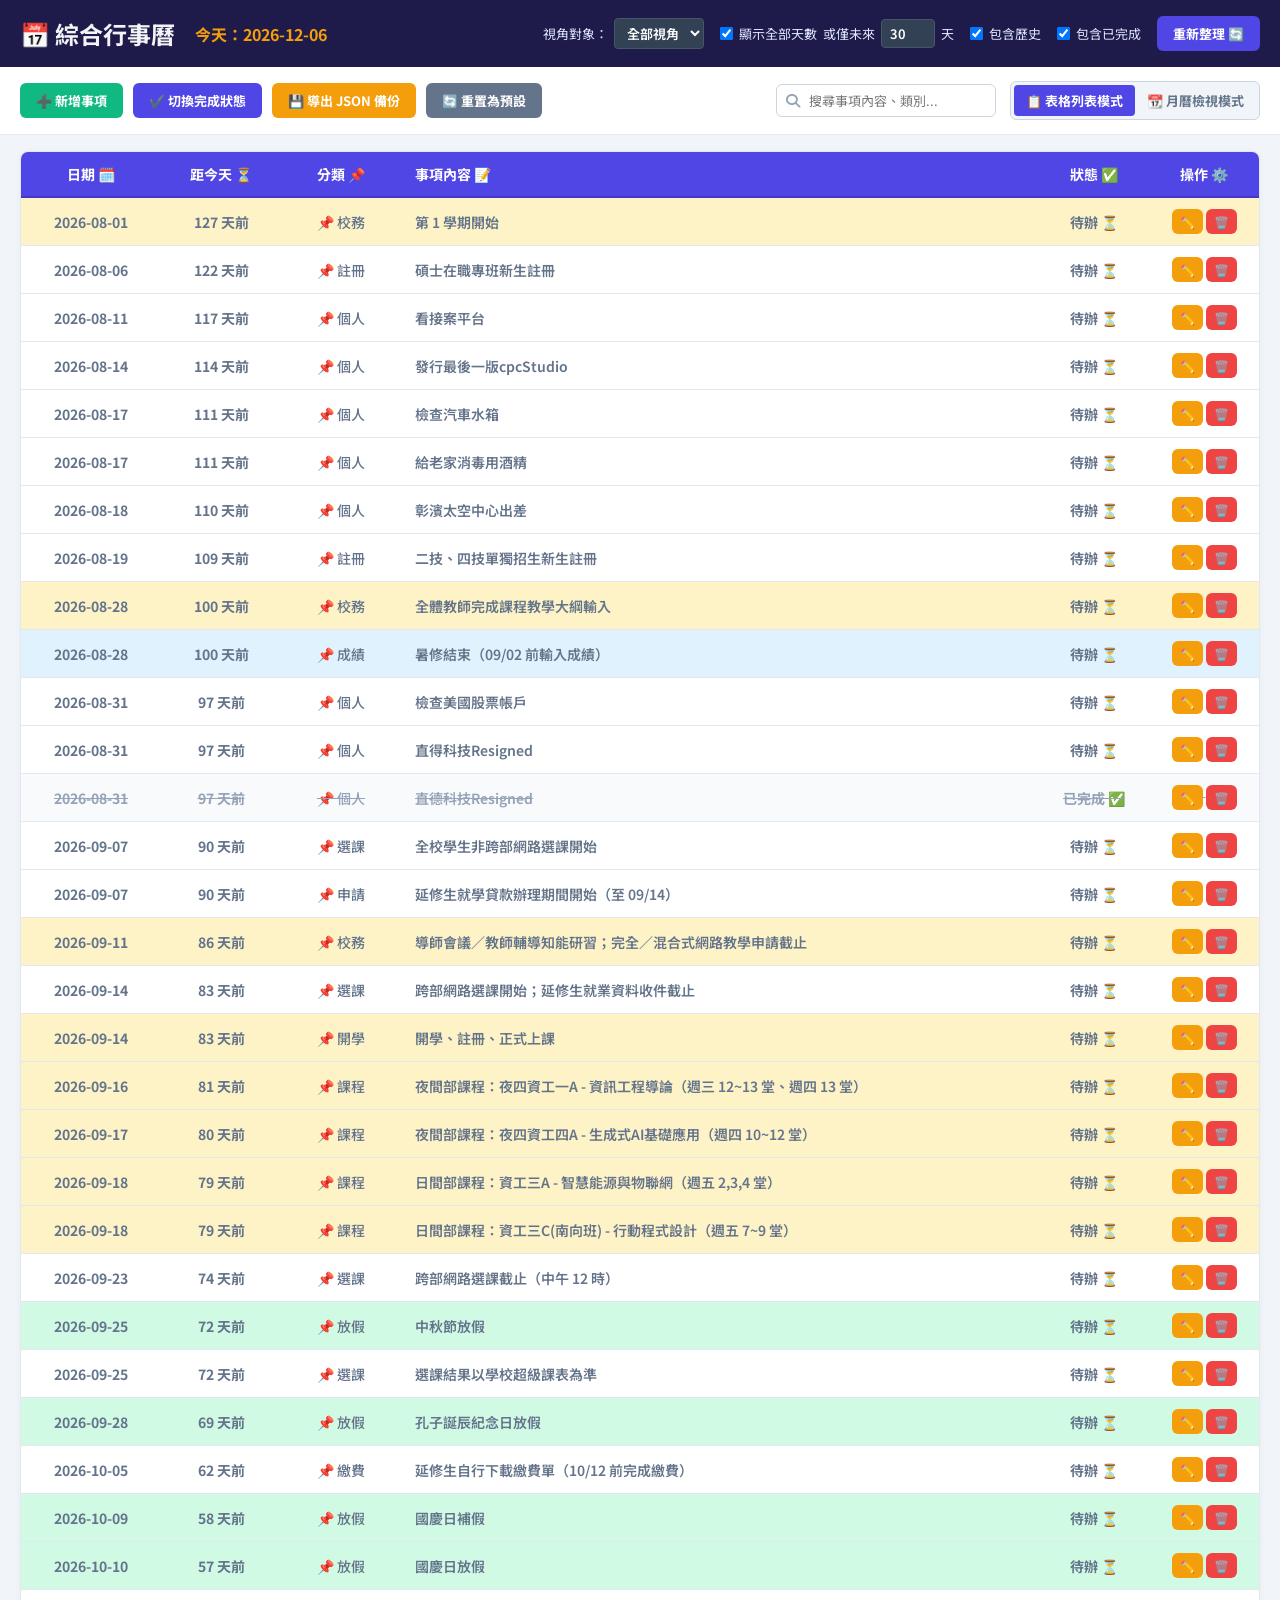
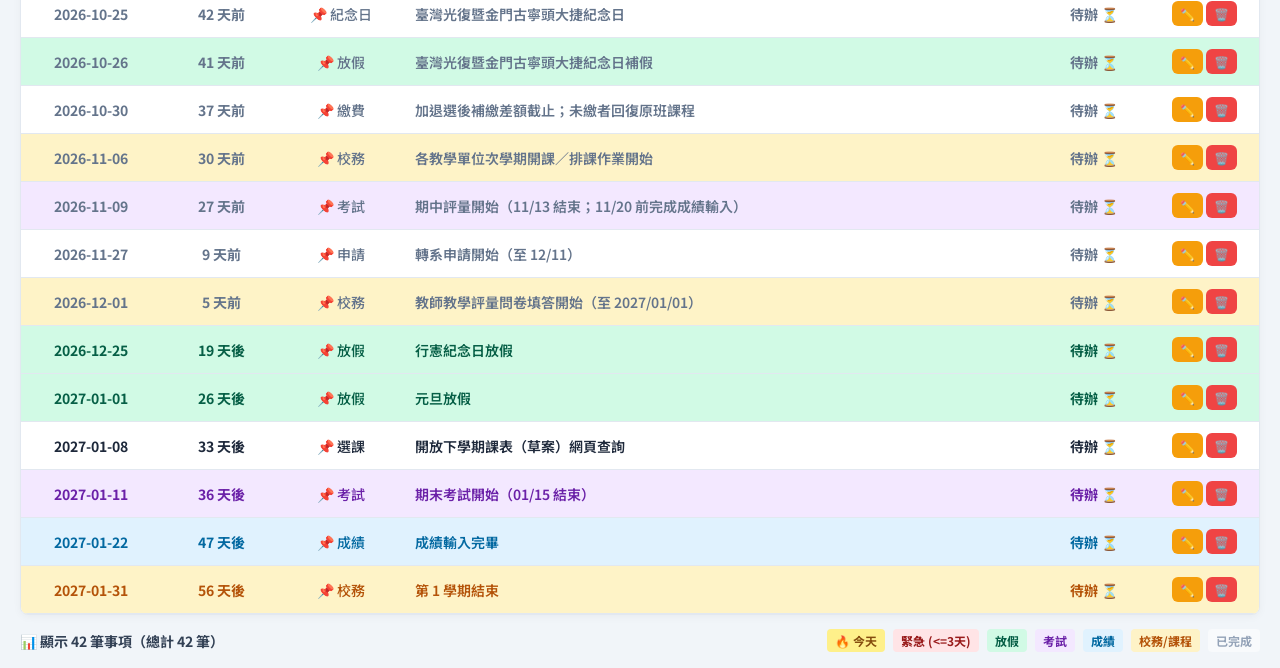
==== index.html @ e190cfb4 "Add 看接案平台 and 4 course schedule items" ====
<!DOCTYPE html>
<html lang="zh-TW">
<head>
  <meta charset="UTF-8">
  <meta name="viewport" content="width=device-width, initial-scale=1.0">
  <meta name="description" content="綜合行程在線查詢與管理系統">
  <title>綜合行事曆提醒 | Steve's Calendar</title>
  <!-- Google Fonts -->
  <link rel="preconnect" href="https://fonts.googleapis.com">
  <link rel="preconnect" href="https://fonts.gstatic.com" crossorigin>
  <link href="https://fonts.googleapis.com/css2?family=Microsoft+JhengHei+UI:wght@400;700&family=Plus+Jakarta+Sans:wght@400;600;700&family=Noto+Sans+TC:wght@400;500;700&display=swap" rel="stylesheet">
  <!-- FontAwesome Icons -->
  <link rel="stylesheet" href="https://cdnjs.cloudflare.com/ajax/libs/font-awesome/6.4.0/css/all.min.css">
  <link rel="stylesheet" href="styles.css">
</head>
<body>
  <div class="app-container">
    <!-- Header Controls Bar (Original Style) -->
    <header class="app-header">
      <div class="header-brand">
        <span class="logo-text">📅 綜合行事曆</span>
        <span class="header-today" id="header-today-text">今天：2026-08-05</span>
      </div>

      <div class="header-filters">
        <!-- Role Filter -->
        <div class="filter-item">
          <label for="role-select">視角對象：</label>
          <select id="role-select">
            <option value="教師視角">教師視角</option>
            <option value="學生視角">學生視角</option>
            <option value="全部視角" selected>全部視角</option>
          </select>
        </div>

        <!-- Days Ahead Filter -->
        <div class="filter-item">
          <label class="checkbox-label">
            <input type="checkbox" id="show-all-days-cb" checked>
            <span>顯示全部天數</span>
          </label>
          <span class="sub-label">或僅未來</span>
          <input type="number" id="days-ahead-input" value="30" min="1" max="365" style="width: 54px;">
          <span>天</span>
        </div>

        <!-- Past & Completed Filters -->
        <div class="filter-item">
          <label class="checkbox-label">
            <input type="checkbox" id="show-past-cb" checked>
            <span>包含歷史</span>
          </label>
        </div>

        <div class="filter-item">
          <label class="checkbox-label">
            <input type="checkbox" id="show-completed-cb" checked>
            <span>包含已完成</span>
          </label>
        </div>

        <button id="btn-refresh" class="btn btn-primary-indigo">
          重新整理 🔄
        </button>
      </div>
    </header>

    <!-- Sub Toolbar (Actions & Search) -->
    <div class="sub-toolbar">
      <div class="action-buttons">
        <button id="btn-add-event" class="btn btn-success">
          ➕ 新增事項
        </button>
        <button id="btn-toggle-done" class="btn btn-primary">
          ✔️ 切換完成狀態
        </button>
        <button id="btn-export-json" class="btn btn-warning">
          💾 導出 JSON 備份
        </button>
        <button id="btn-reset-default" class="btn btn-secondary">
          🔄 重置為預設
        </button>
      </div>

      <div class="toolbar-right-group">
        <!-- Search Box -->
        <div class="search-box">
          <i class="fa-solid fa-magnifying-glass search-icon"></i>
          <input type="text" id="search-input" placeholder="搜尋事項內容、類別..." />
        </div>

        <!-- View Switcher -->
        <div class="view-switcher">
          <button class="view-tab active" id="tab-list-btn">
            📋 表格列表模式
          </button>
          <button class="view-tab" id="tab-month-btn">
            📆 月曆檢視模式
          </button>
        </div>
      </div>
    </div>

    <!-- Main Content Area -->
    <main class="main-content">

      <!-- 1. Structured Table List View (Original Calendar Style) -->
      <section id="view-list-container" class="view-pane active">
        <div class="table-card">
          <table class="calendar-table">
            <thead>
              <tr>
                <th style="width: 140px; text-align: center;">日期 🗓️</th>
                <th style="width: 120px; text-align: center;">距今天 ⏳</th>
                <th style="width: 120px; text-align: center;">分類 📌</th>
                <th style="text-align: left;">事項內容 📝</th>
                <th style="width: 110px; text-align: center;">狀態 ✅</th>
                <th style="width: 110px; text-align: center;">操作 ⚙️</th>
              </tr>
            </thead>
            <tbody id="calendar-table-body">
              <!-- Dynamic Table Rows -->
            </tbody>
          </table>
        </div>

        <div class="table-footer">
          <span id="status-bar-text" class="status-text">📊 載入中...</span>
          <div class="color-legend">
            <span class="legend-badge badge-today">🔥 今天</span>
            <span class="legend-badge badge-urgent">緊急 (&lt;=3天)</span>
            <span class="legend-badge badge-holiday">放假</span>
            <span class="legend-badge badge-exam">考試</span>
            <span class="legend-badge badge-grade">成績</span>
            <span class="legend-badge badge-affairs">校務/課程</span>
            <span class="legend-badge badge-done">已完成</span>
          </div>
        </div>
      </section>

      <!-- 2. Month Calendar View -->
      <section id="view-month-container" class="view-pane">
        <div class="month-card">
          <div class="month-nav">
            <button id="prev-month-btn" class="nav-btn"><i class="fa-solid fa-chevron-left"></i> 上個月</button>
            <h2 id="current-month-label">2026年 8月</h2>
            <button id="next-month-btn" class="nav-btn">下個月 <i class="fa-solid fa-chevron-right"></i></button>
            <button id="today-month-btn" class="nav-btn btn-today">回今天</button>
          </div>
          <div class="month-grid-header">
            <div>日</div><div>一</div><div>二</div><div>三</div><div>四</div><div>五</div><div>六</div>
          </div>
          <div class="month-grid" id="month-days-grid">
            <!-- Dynamic Grid -->
          </div>
        </div>
      </section>

    </main>
  </div>

  <!-- Add / Edit Event Modal -->
  <div class="modal-overlay" id="event-modal">
    <div class="modal-dialog">
      <div class="modal-header">
        <h3 id="modal-title">➕ 新增事項</h3>
        <button class="close-btn" id="close-modal-btn">&times;</button>
      </div>
      <form id="event-form">
        <input type="hidden" id="event-id-hidden">
        <div class="form-group">
          <label for="event-date">日期 (YYYY-MM-DD) <span class="req">*</span></label>
          <input type="date" id="event-date" required />
        </div>
        <div class="form-group">
          <label for="event-title">事項內容 <span class="req">*</span></label>
          <input type="text" id="event-title" required placeholder="例如：提出實習申請、部門開會..." />
        </div>
        <div class="form-group">
          <label for="event-category">分類類別 <span class="req">*</span></label>
          <select id="event-category" required>
            <option value="個人">個人</option>
            <option value="課程">課程</option>
            <option value="考試">考試</option>
            <option value="繳費">繳費</option>
            <option value="申請">申請</option>
            <option value="放假">放假</option>
            <option value="校務">校務</option>
            <option value="成績">成績</option>
            <option value="註冊">註冊</option>
            <option value="選課">選課</option>
            <option value="其他">其他</option>
          </select>
        </div>
        <div class="modal-footer">
          <button type="button" class="btn btn-secondary" id="cancel-modal-btn">取消</button>
          <button type="submit" class="btn btn-success" id="submit-modal-btn">💾 儲存事項</button>
        </div>
      </form>
    </div>
  </div>

  <script src="script.js?v=4"></script>
</body>
</html>
---- styles.css ----
/* Original Calendar Theme Stylesheet */
:root {
  --bg-app: #F1F5F9;
  --header-bg: #1E1B4B;
  --header-text: #F3F4F6;
  --header-accent: #F59E0B;
  --header-subtext: #E0E7FF;
  
  --table-header-bg: #4F46E5;
  --table-header-active: #4338CA;
  --table-header-text: #FFFFFF;
  --table-bg: #FFFFFF;
  --table-text: #1E293B;
  --table-border: #E2E8F0;

  --btn-primary-bg: #4F46E5;
  --btn-primary-hover: #4338CA;
  --btn-success-bg: #10B981;
  --btn-success-hover: #059669;
  --btn-warning-bg: #F59E0B;
  --btn-warning-hover: #D97706;
  --btn-danger-bg: #EF4444;
  --btn-danger-hover: #DC2626;

  /* Tag Row Highlights */
  --row-today-bg: #FEF08A;
  --row-today-fg: #854D0E;
  
  --row-urgent-bg: #FFE4E6;
  --row-urgent-fg: #991B1B;

  --row-holiday-bg: #D1FAE5;
  --row-holiday-fg: #065F46;

  --row-exam-bg: #F3E8FF;
  --row-exam-fg: #6B21A8;

  --row-grade-bg: #E0F2FE;
  --row-grade-fg: #0369A1;

  --row-affairs-bg: #FEF3C7;
  --row-affairs-fg: #B45309;

  --row-done-bg: #F8FAFC;
  --row-done-fg: #94A3B8;

  --font-family: "Microsoft JhengHei UI", "Noto Sans TC", sans-serif;
}

* {
  box-sizing: border-box;
  margin: 0;
  padding: 0;
  font-family: var(--font-family);
}

body {
  background-color: var(--bg-app);
  color: var(--table-text);
  min-height: 100vh;
  font-size: 14px;
}

.app-container {
  max-width: 1300px;
  margin: 0 auto;
  min-height: 100vh;
  display: flex;
  flex-direction: column;
  box-shadow: 0 0 20px rgba(0, 0, 0, 0.05);
  background: var(--bg-app);
}

/* Header Bar */
.app-header {
  background-color: var(--header-bg);
  color: var(--header-text);
  padding: 16px 20px;
  display: flex;
  justify-content: space-between;
  align-items: center;
  flex-wrap: wrap;
  gap: 16px;
}

.header-brand {
  display: flex;
  align-items: center;
  gap: 20px;
}

.logo-text {
  font-size: 24px;
  font-weight: 700;
  color: #F3F4F6;
}

.header-today {
  font-size: 16px;
  font-weight: 700;
  color: var(--header-accent);
}

.header-filters {
  display: flex;
  align-items: center;
  gap: 16px;
  flex-wrap: wrap;
  font-size: 13px;
  color: var(--header-subtext);
}

.filter-item {
  display: flex;
  align-items: center;
  gap: 6px;
}

.filter-item select, .filter-item input[type="number"] {
  padding: 4px 8px;
  border-radius: 4px;
  border: 1px solid #475569;
  background: #334155;
  color: #FFF;
  font-size: 13px;
  font-weight: 600;
}

.checkbox-label {
  display: flex;
  align-items: center;
  gap: 6px;
  cursor: pointer;
  user-select: none;
}

/* Sub Toolbar */
.sub-toolbar {
  padding: 14px 20px;
  background: #FFFFFF;
  border-bottom: 1px solid #E2E8F0;
  display: flex;
  justify-content: space-between;
  align-items: center;
  flex-wrap: wrap;
  gap: 14px;
}

.action-buttons {
  display: flex;
  align-items: center;
  gap: 10px;
  flex-wrap: wrap;
}

/* Buttons */
.btn {
  padding: 8px 16px;
  border-radius: 6px;
  font-size: 13px;
  font-weight: 700;
  border: none;
  cursor: pointer;
  transition: all 0.15s ease;
  display: inline-flex;
  align-items: center;
  gap: 6px;
}

.btn-primary-indigo { background: #4F46E5; color: #FFF; }
.btn-primary-indigo:hover { background: #4338CA; }

.btn-primary { background: #4F46E5; color: #FFF; }
.btn-primary:hover { background: #4338CA; }

.btn-success { background: #10B981; color: #FFF; }
.btn-success:hover { background: #059669; }

.btn-warning { background: #F59E0B; color: #FFF; }
.btn-warning:hover { background: #D97706; }

.btn-danger { background: #EF4444; color: #FFF; }
.btn-danger:hover { background: #DC2626; }

.btn-secondary { background: #64748B; color: #FFF; }
.btn-secondary:hover { background: #475569; }

.btn-sm { padding: 4px 8px; font-size: 12px; }

.toolbar-right-group {
  display: flex;
  align-items: center;
  gap: 14px;
}

.search-box {
  position: relative;
}

.search-icon {
  position: absolute;
  left: 10px;
  top: 50%;
  transform: translateY(-50%);
  color: #94A3B8;
}

.search-box input {
  padding: 6px 12px 6px 32px;
  border: 1px solid #CBD5E1;
  border-radius: 6px;
  font-size: 13px;
  width: 220px;
  outline: none;
}
.search-box input:focus { border-color: #4F46E5; }

.view-switcher {
  display: flex;
  background: #F1F5F9;
  padding: 3px;
  border-radius: 6px;
  border: 1px solid #CBD5E1;
}

.view-tab {
  padding: 6px 12px;
  border: none;
  background: transparent;
  font-size: 13px;
  font-weight: 700;
  color: #64748B;
  cursor: pointer;
  border-radius: 4px;
}
.view-tab.active {
  background: #4F46E5;
  color: #FFFFFF;
}

/* Main Content Area */
.main-content {
  flex: 1;
  padding: 16px 20px;
  display: flex;
  flex-direction: column;
}

.view-pane {
  display: none;
}
.view-pane.active {
  display: flex;
  flex-direction: column;
  flex: 1;
}

/* Table Card View */
.table-card {
  background: #FFFFFF;
  border: 1px solid #E2E8F0;
  border-radius: 8px;
  overflow-x: auto;
  box-shadow: 0 2px 8px rgba(0,0,0,0.04);
  flex: 1;
}

.calendar-table {
  width: 100%;
  border-collapse: collapse;
  text-align: left;
}

.calendar-table th {
  background-color: var(--table-header-bg);
  color: var(--table-header-text);
  padding: 12px 14px;
  font-size: 14px;
  font-weight: 700;
  border-bottom: 2px solid #4338CA;
  user-select: none;
}

.calendar-table td {
  padding: 11px 14px;
  border-bottom: 1px solid #E2E8F0;
  font-size: 14px;
  font-weight: 500;
}

.calendar-table tbody tr {
  transition: background-color 0.1s ease;
  cursor: pointer;
}

.calendar-table tbody tr:hover {
  filter: brightness(0.97);
}

.calendar-table tbody tr.selected {
  background-color: #6366F1 !important;
  color: #FFFFFF !important;
}
.calendar-table tbody tr.selected td {
  color: #FFFFFF !important;
}

/* Tag colors matching Python Tkinter styles */
tr.row-today { background-color: var(--row-today-bg); color: var(--row-today-fg); font-weight: 700; }
tr.row-urgent { background-color: var(--row-urgent-bg); color: var(--row-urgent-fg); font-weight: 700; }
tr.row-holiday { background-color: var(--row-holiday-bg); color: var(--row-holiday-fg); }
tr.row-exam { background-color: var(--row-exam-bg); color: var(--row-exam-fg); }
tr.row-grade { background-color: var(--row-grade-bg); color: var(--row-grade-fg); }
tr.row-affairs { background-color: var(--row-affairs-bg); color: var(--row-affairs-fg); }
tr.row-done { background-color: var(--row-done-bg); color: var(--row-done-fg); text-decoration: line-through; }
tr.row-past { color: #64748B; }

.table-footer {
  display: flex;
  justify-content: space-between;
  align-items: center;
  margin-top: 14px;
  flex-wrap: wrap;
  gap: 12px;
}

.status-text {
  font-size: 14px;
  font-weight: 700;
  color: #334155;
}

.color-legend {
  display: flex;
  gap: 8px;
  flex-wrap: wrap;
}

.legend-badge {
  padding: 3px 8px;
  border-radius: 4px;
  font-size: 12px;
  font-weight: 700;
}
.badge-today { background: var(--row-today-bg); color: var(--row-today-fg); }
.badge-urgent { background: var(--row-urgent-bg); color: var(--row-urgent-fg); }
.badge-holiday { background: var(--row-holiday-bg); color: var(--row-holiday-fg); }
.badge-exam { background: var(--row-exam-bg); color: var(--row-exam-fg); }
.badge-grade { background: var(--row-grade-bg); color: var(--row-grade-fg); }
.badge-affairs { background: var(--row-affairs-bg); color: var(--row-affairs-fg); }
.badge-done { background: var(--row-done-bg); color: var(--row-done-fg); }

/* Month Calendar View */
.month-card {
  background: #FFFFFF;
  border: 1px solid #E2E8F0;
  border-radius: 8px;
  padding: 16px;
  box-shadow: 0 2px 8px rgba(0,0,0,0.04);
}

.month-nav {
  display: flex;
  align-items: center;
  gap: 16px;
  margin-bottom: 16px;
}

.nav-btn {
  padding: 6px 14px;
  border-radius: 6px;
  border: 1px solid #CBD5E1;
  background: #F8FAFC;
  font-size: 13px;
  font-weight: 700;
  cursor: pointer;
}
.nav-btn:hover { background: #E2E8F0; }
.btn-today { background: #4F46E5; color: #FFF; border-color: #4F46E5; }

.month-grid-header {
  display: grid;
  grid-template-columns: repeat(7, 1fr);
  text-align: center;
  font-weight: 700;
  background: #4F46E5;
  color: #FFF;
  padding: 8px 0;
  border-radius: 6px 6px 0 0;
}

.month-grid {
  display: grid;
  grid-template-columns: repeat(7, 1fr);
  gap: 1px;
  background: #CBD5E1;
  border: 1px solid #CBD5E1;
}

.grid-cell {
  background: #FFF;
  min-height: 100px;
  padding: 6px;
  display: flex;
  flex-direction: column;
  gap: 4px;
}
.grid-cell.other-month { background: #F8FAFC; color: #94A3B8; }
.grid-cell.is-today { background: #FEF08A; }

.cell-num { font-weight: 700; font-size: 13px; }

.cell-item {
  font-size: 11px;
  padding: 2px 4px;
  border-radius: 3px;
  background: #E0E7FF;
  color: #3730A3;
  white-space: nowrap;
  overflow: hidden;
  text-overflow: ellipsis;
  font-weight: 600;
}
.cell-item.done { text-decoration: line-through; opacity: 0.6; }

/* Modal */
.modal-overlay {
  display: none;
  position: fixed;
  top: 0; left: 0; right: 0; bottom: 0;
  background: rgba(15, 23, 42, 0.6);
  z-index: 999;
  align-items: center;
  justify-content: center;
}
.modal-overlay.active { display: flex; }

.modal-dialog {
  background: #FFF;
  border-radius: 8px;
  width: 100%;
  max-width: 480px;
  padding: 20px;
  box-shadow: 0 10px 25px rgba(0,0,0,0.2);
}

.modal-header {
  display: flex;
  justify-content: space-between;
  align-items: center;
  margin-bottom: 16px;
}
.modal-header h3 { font-size: 18px; font-weight: 700; color: #1E293B; }
.close-btn { background: none; border: none; font-size: 24px; cursor: pointer; color: #64748B; }

.form-group {
  margin-bottom: 14px;
  display: flex;
  flex-direction: column;
  gap: 4px;
}
.form-group label { font-size: 13px; font-weight: 700; color: #334155; }
.req { color: #EF4444; }

.form-group input, .form-group select {
  padding: 8px 12px;
  border: 1px solid #CBD5E1;
  border-radius: 6px;
  font-size: 14px;
}

.modal-footer {
  display: flex;
  justify-content: flex-end;
  gap: 10px;
  margin-top: 20px;
}
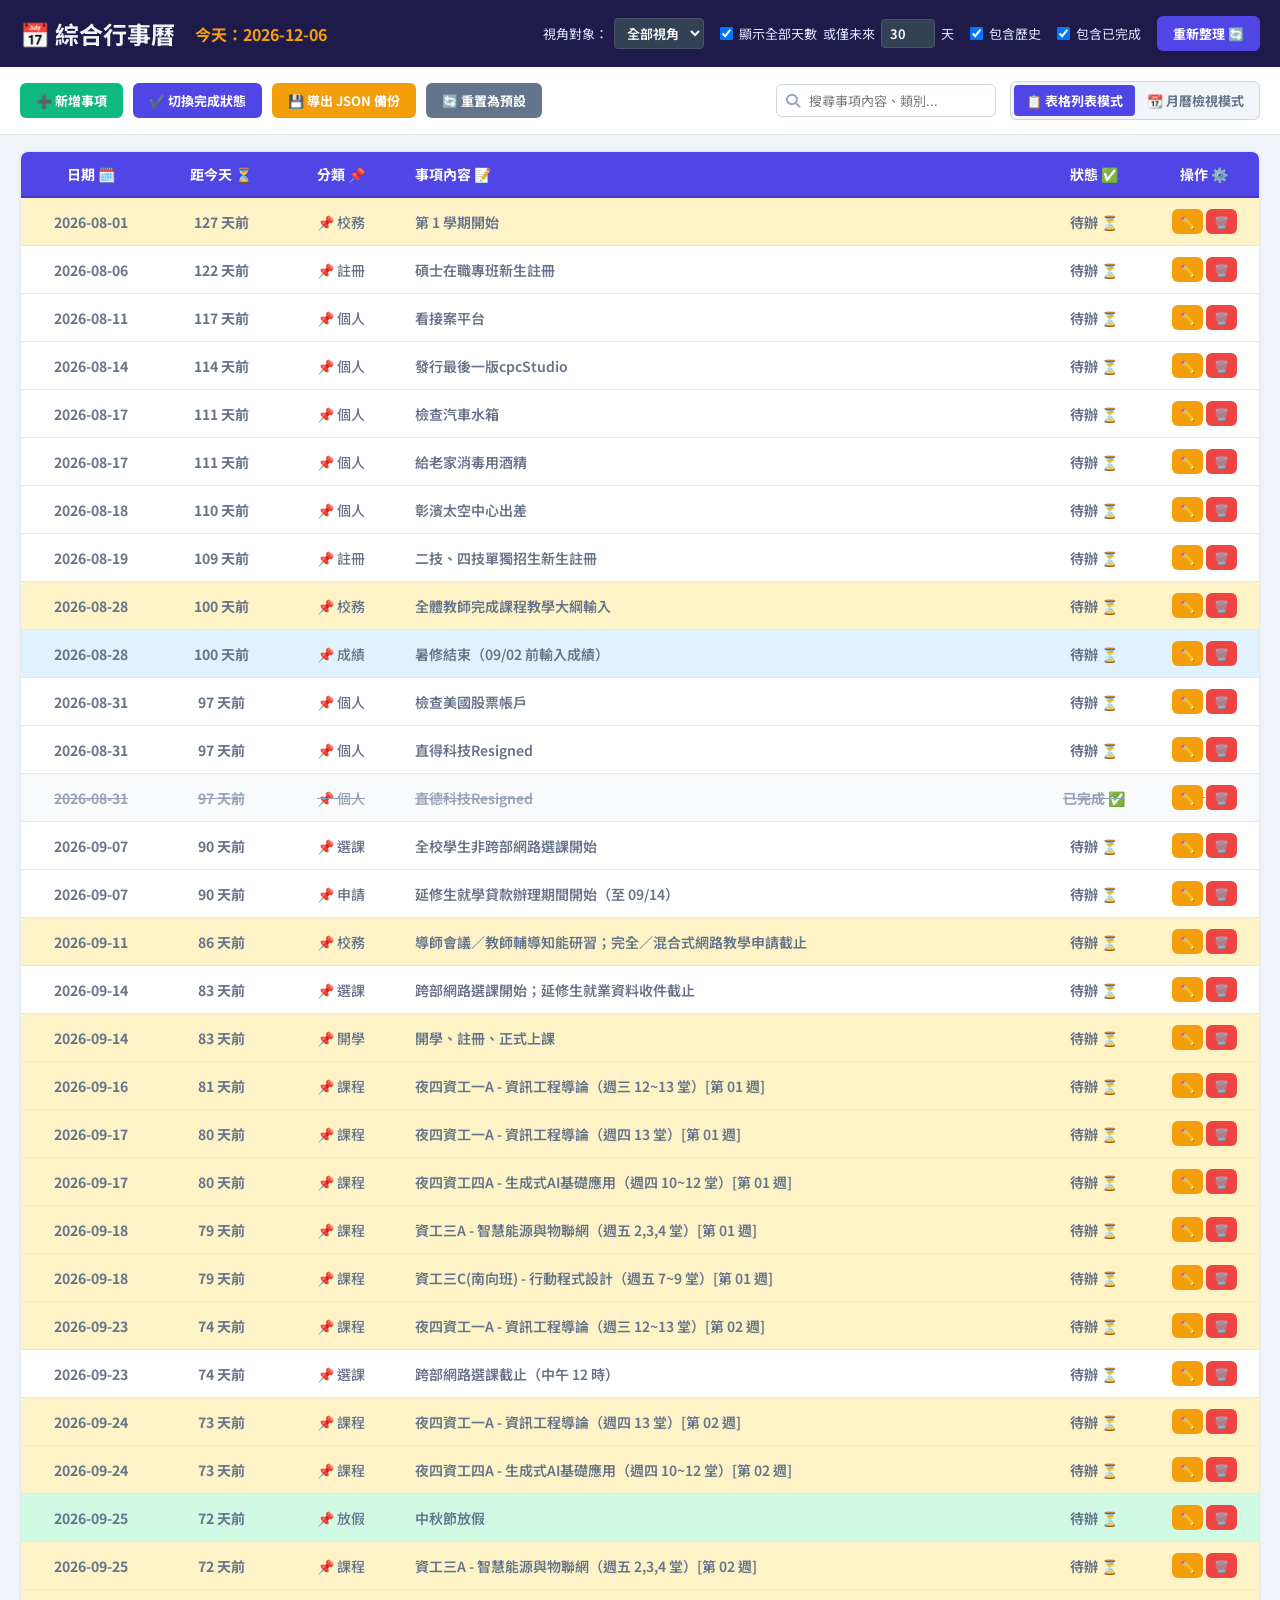
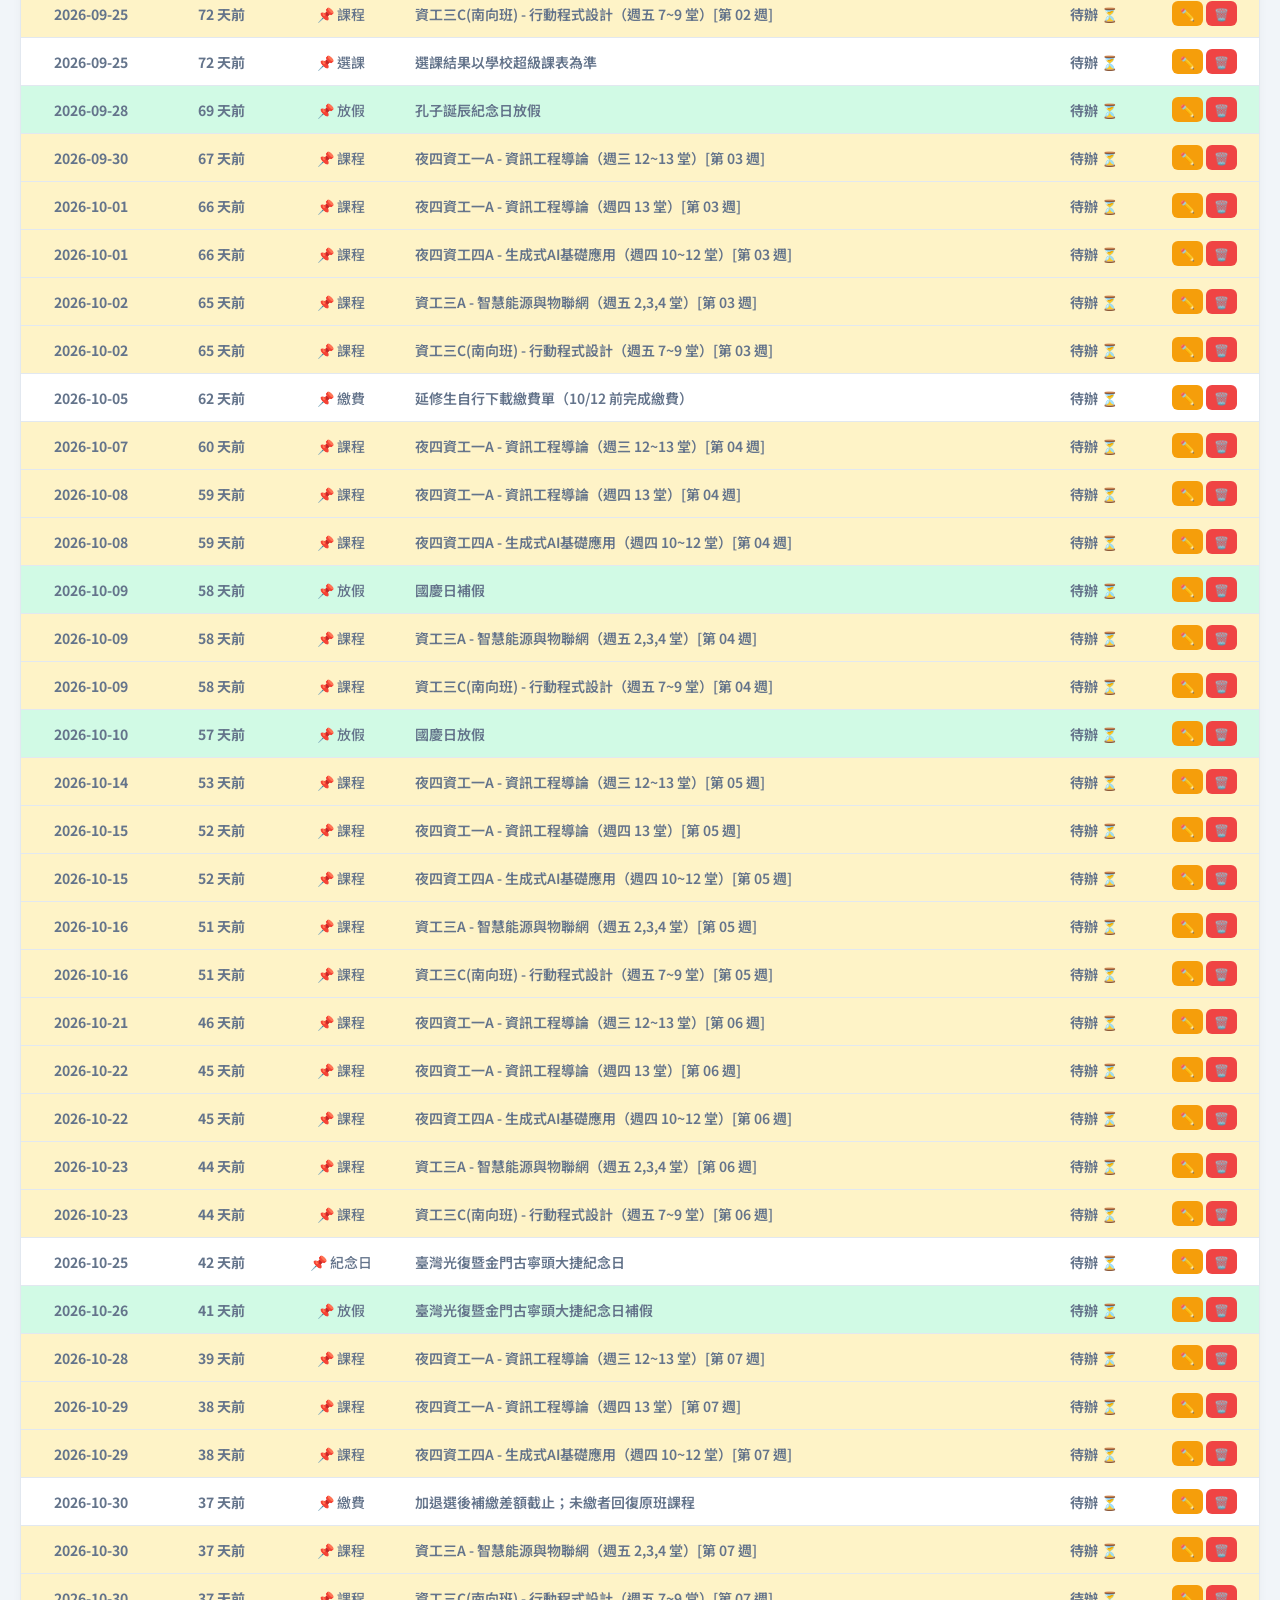
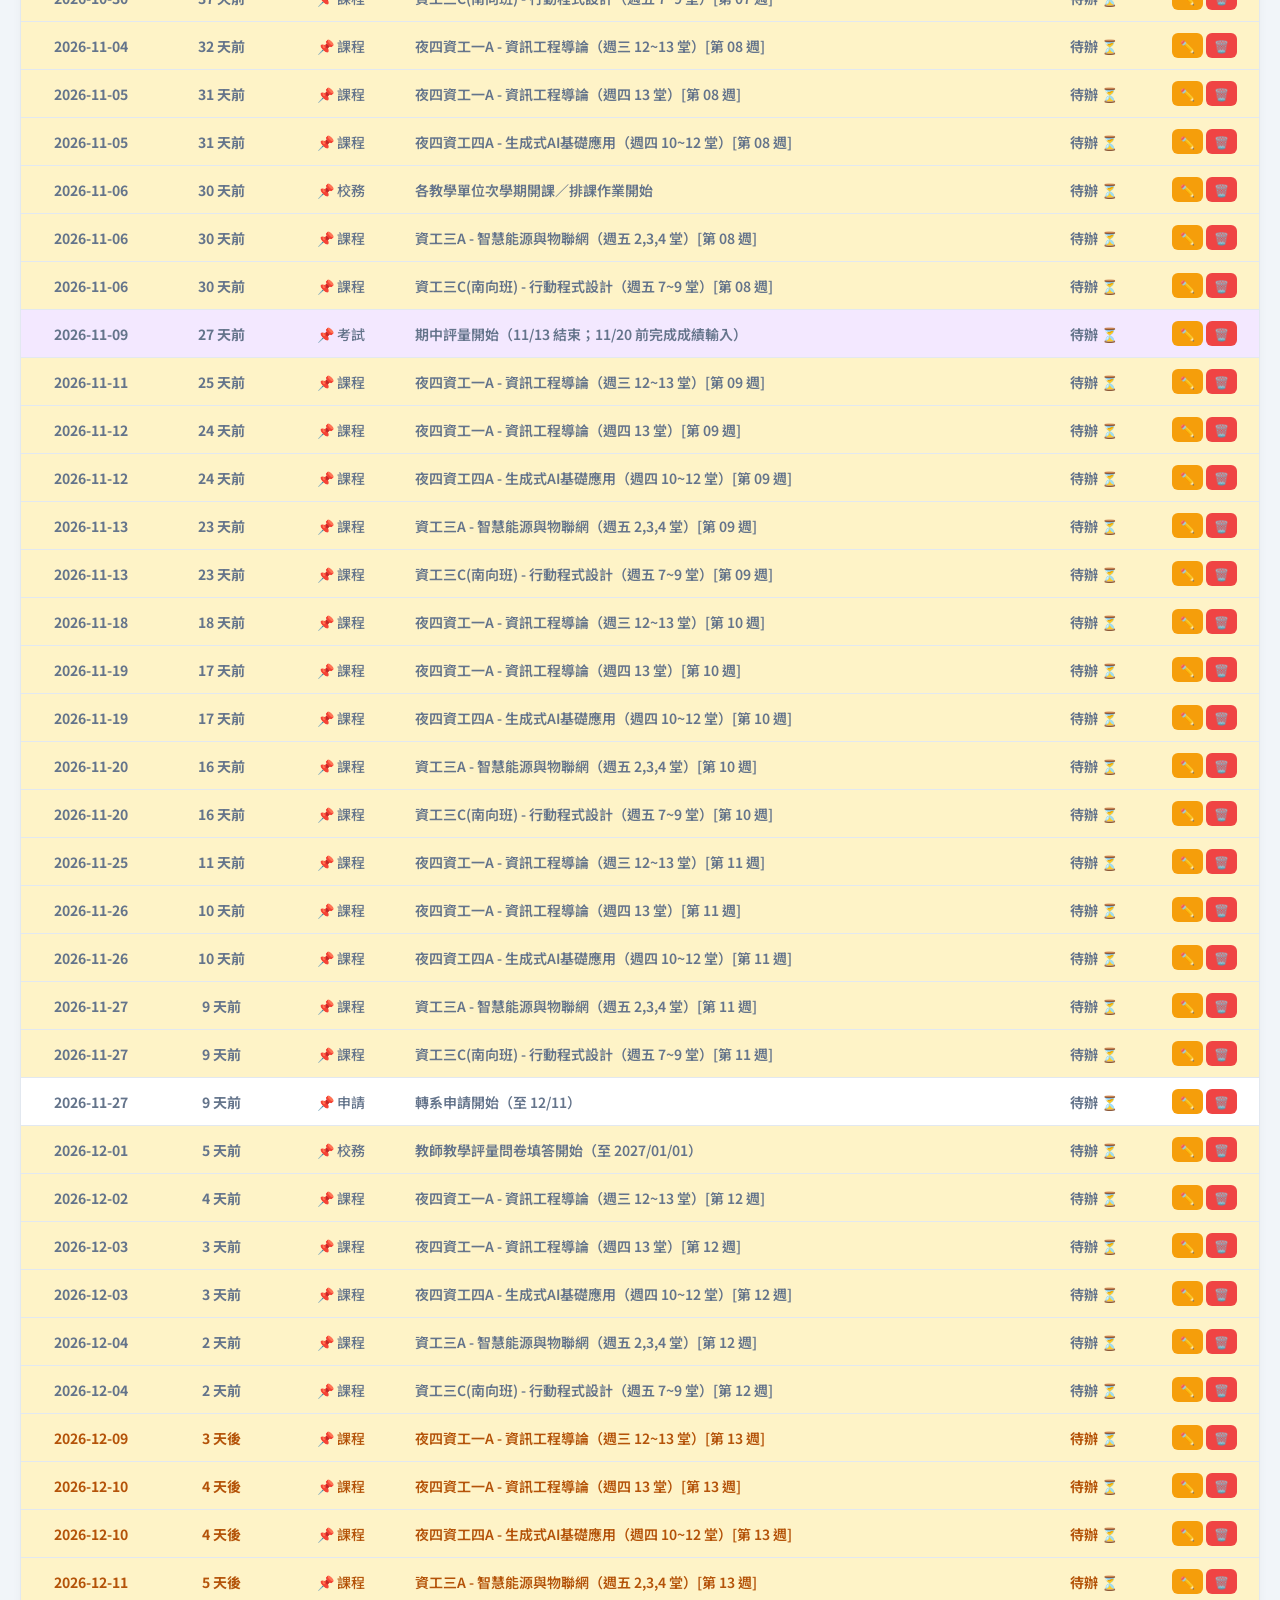
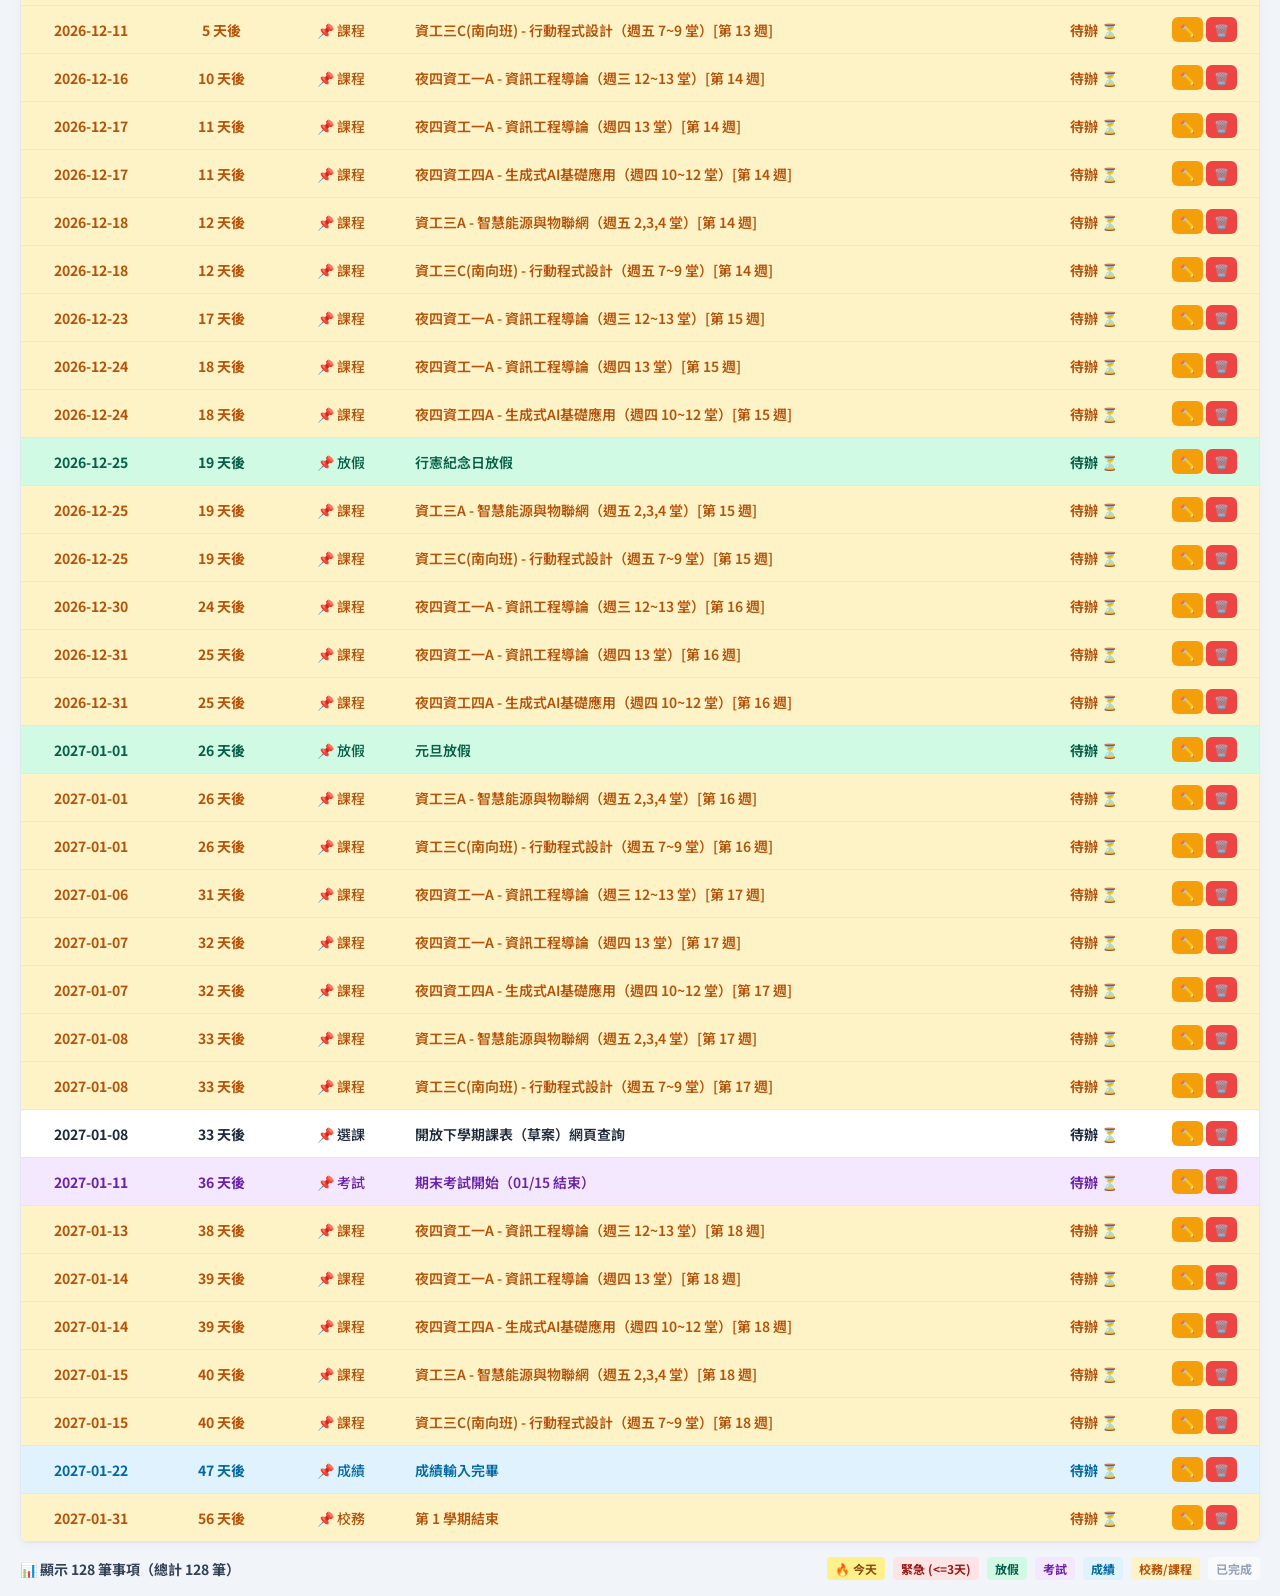
==== commit df10a58c: "Add full 18-week course schedule for all classes (Week 01 to Week 18)" ====
--- a/index.html
+++ b/index.html
@@ -200,6 +200,6 @@
     </div>
   </div>
 
-  <script src="script.js?v=4"></script>
+  <script src="script.js?v=5"></script>
 </body>
 </html>
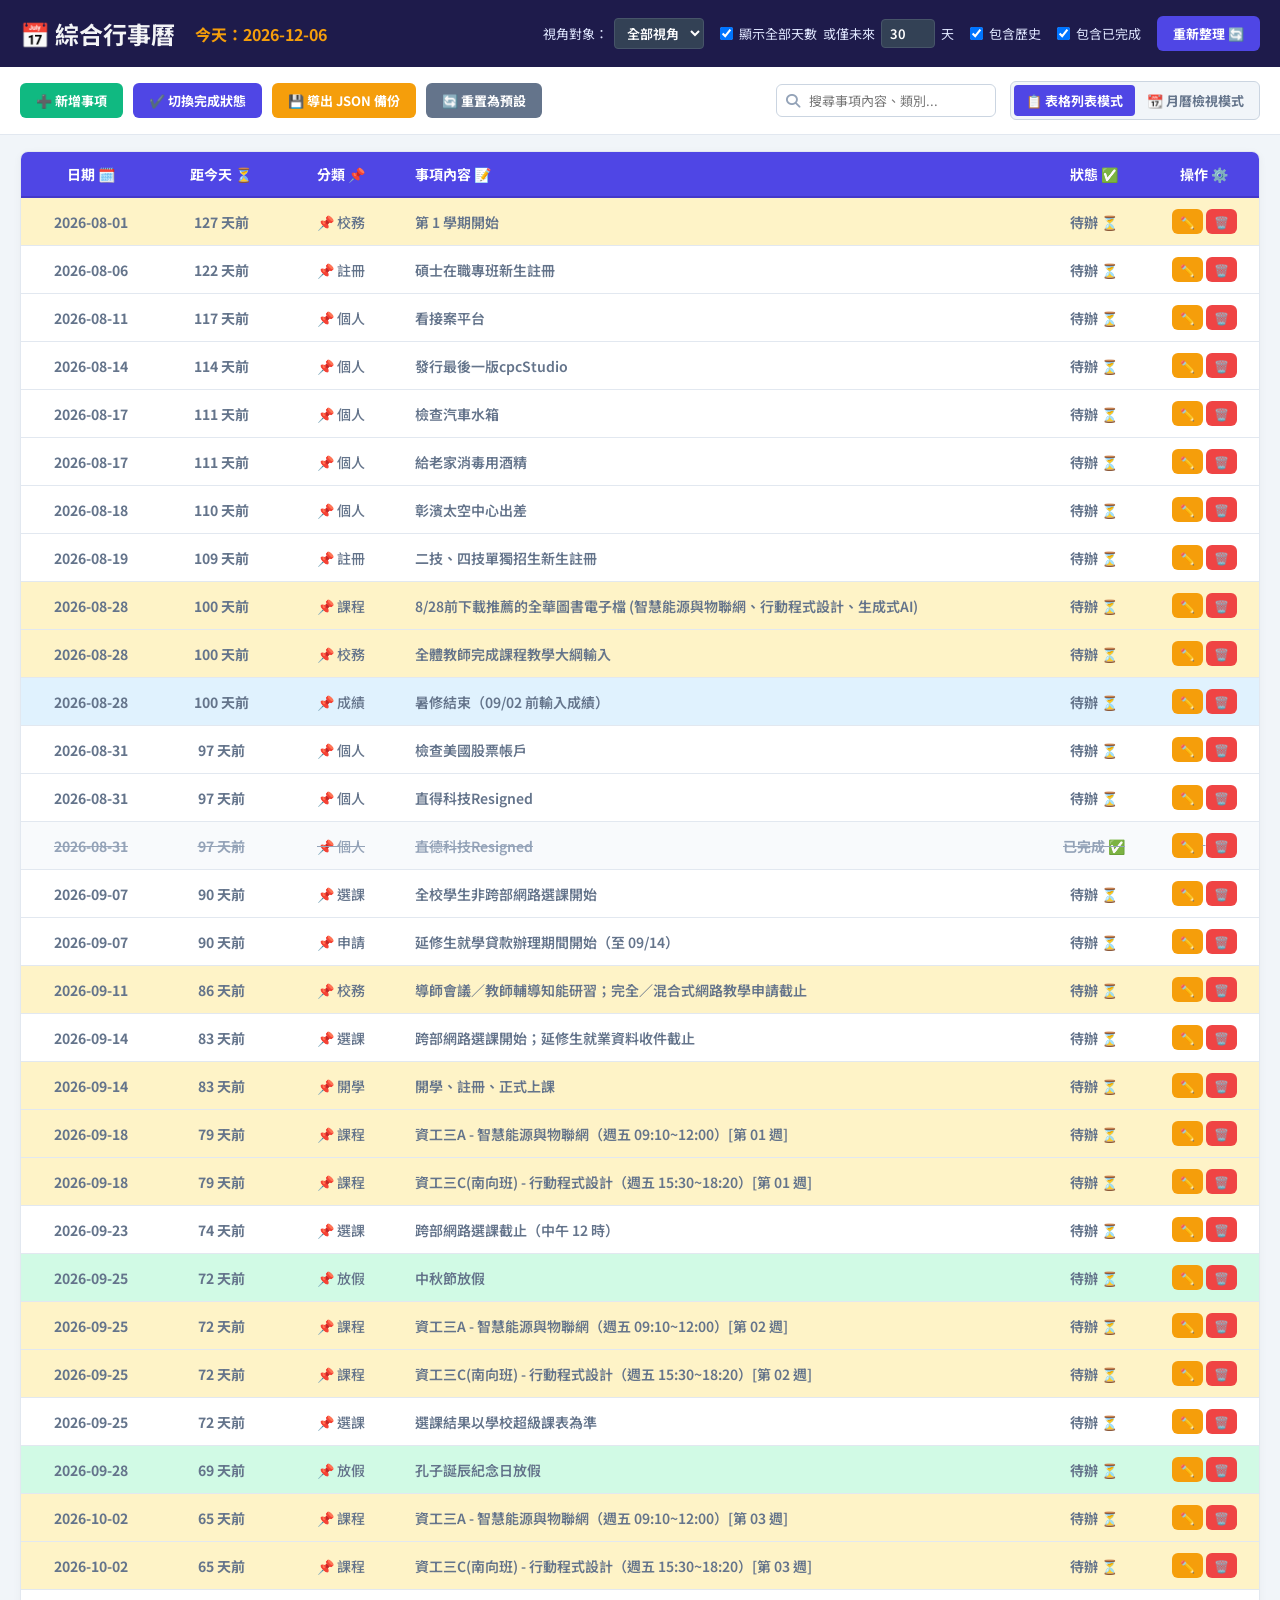
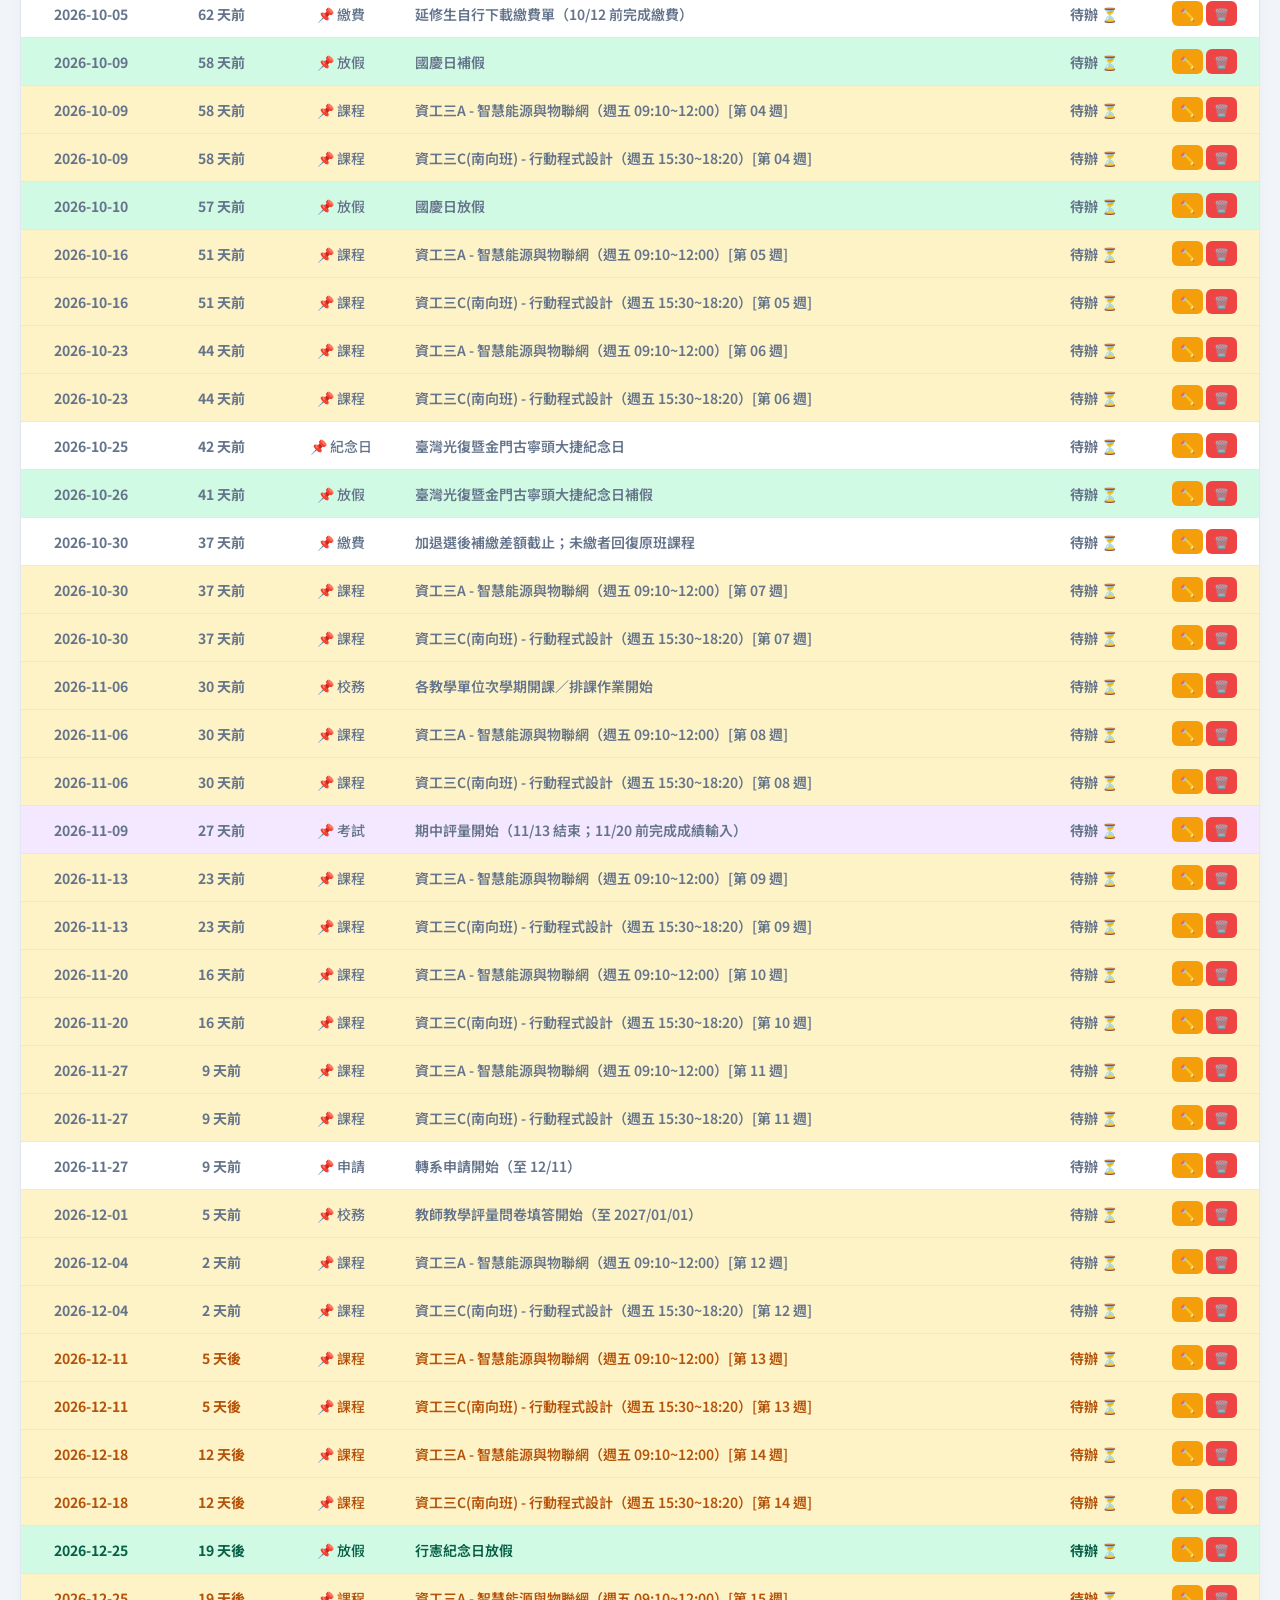
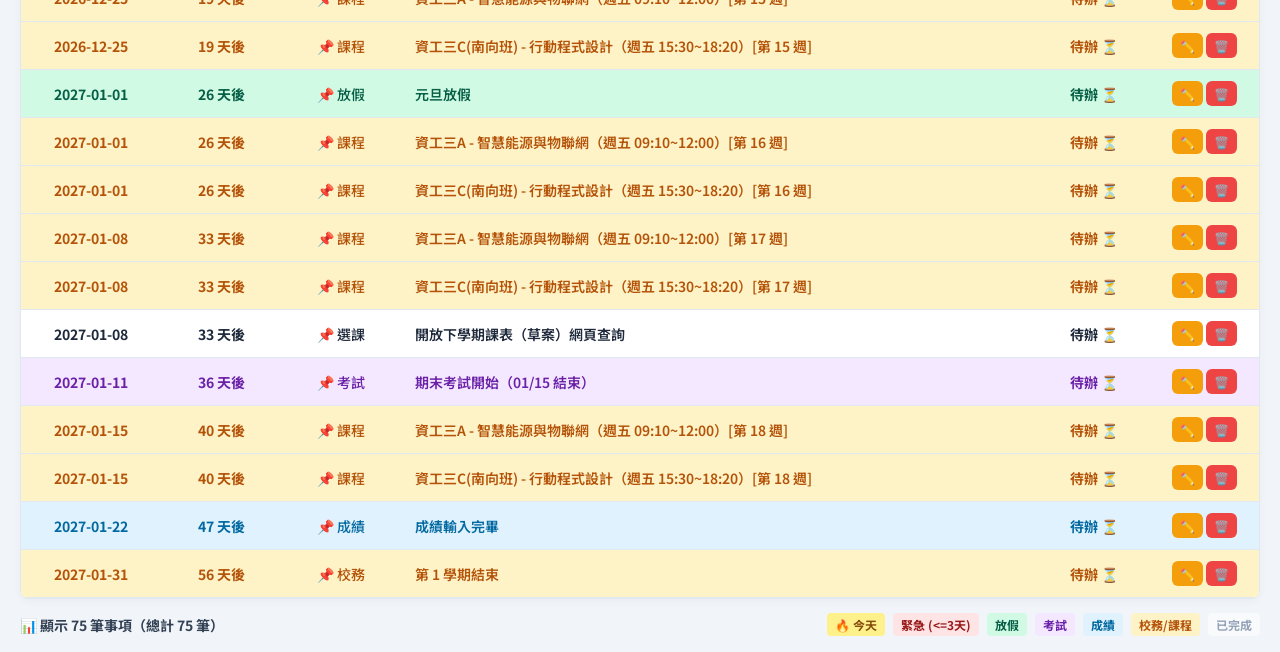
==== commit e02b4530: "Remove cancelled courses (夜四資工一A, 夜四資工四A) and convert class periods to time slots" ====
--- a/index.html
+++ b/index.html
@@ -200,6 +200,6 @@
     </div>
   </div>
 
-  <script src="script.js?v=5"></script>
+  <script src="script.js?v=6"></script>
 </body>
 </html>
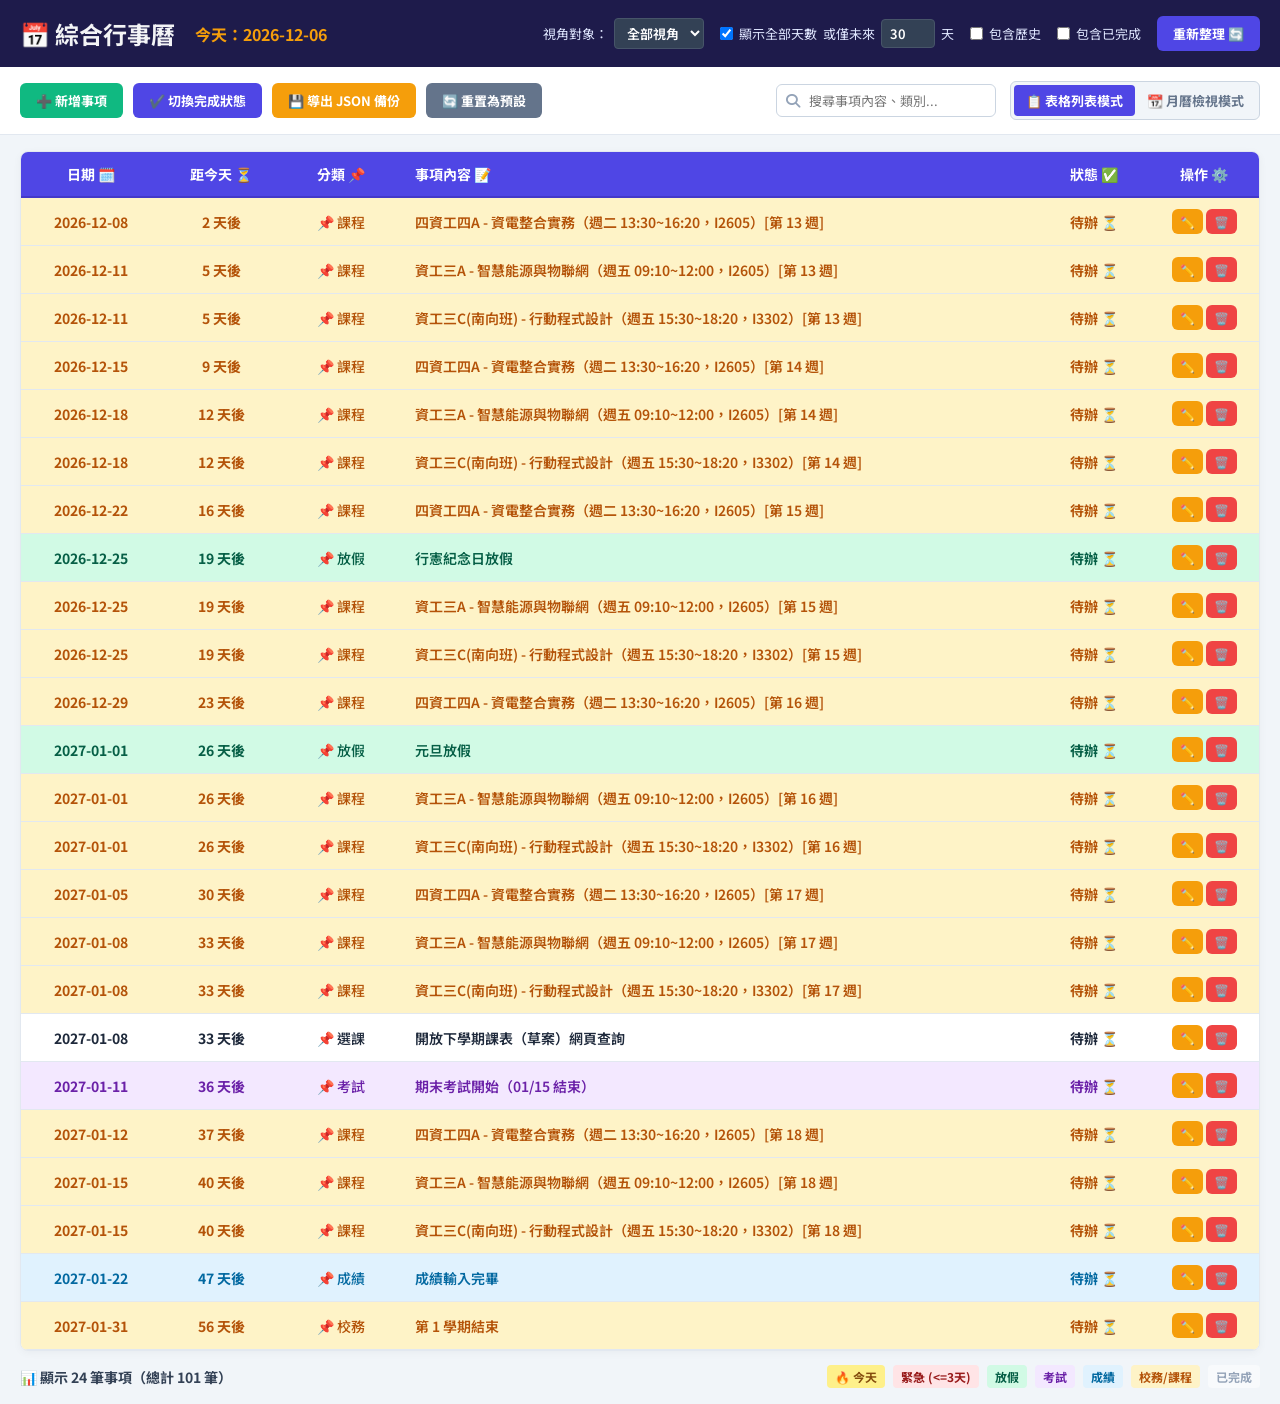
==== commit 6516754b: "預設不顯示歷史與已完成事項" ====
--- a/index.html
+++ b/index.html
@@ -47,14 +47,14 @@
         <!-- Past & Completed Filters -->
         <div class="filter-item">
           <label class="checkbox-label">
-            <input type="checkbox" id="show-past-cb" checked>
+            <input type="checkbox" id="show-past-cb">
             <span>包含歷史</span>
           </label>
         </div>
 
         <div class="filter-item">
           <label class="checkbox-label">
-            <input type="checkbox" id="show-completed-cb" checked>
+            <input type="checkbox" id="show-completed-cb">
             <span>包含已完成</span>
           </label>
         </div>
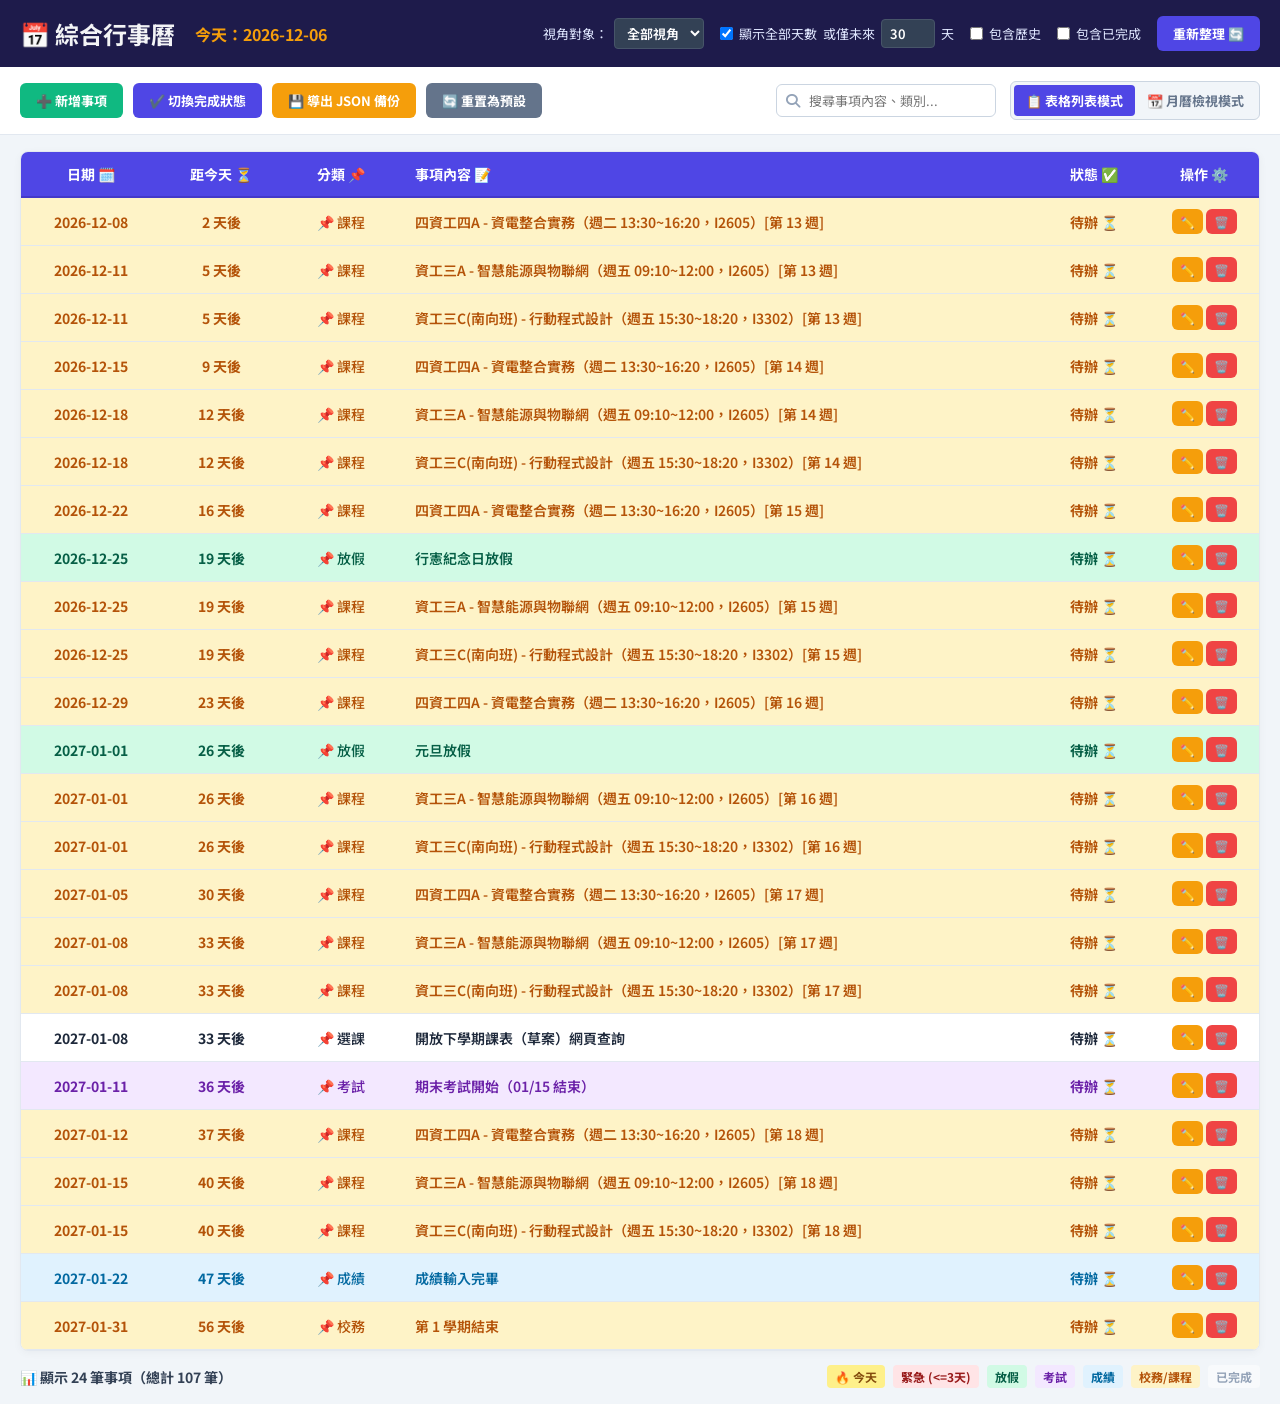
==== commit bb94b71f: "Month view: equal-width columns with horizontal scroll on narrow screens" ====
--- a/index.html
+++ b/index.html
@@ -147,11 +147,13 @@
             <button id="next-month-btn" class="nav-btn">下個月 <i class="fa-solid fa-chevron-right"></i></button>
             <button id="today-month-btn" class="nav-btn btn-today">回今天</button>
           </div>
-          <div class="month-grid-header">
-            <div>日</div><div>一</div><div>二</div><div>三</div><div>四</div><div>五</div><div>六</div>
-          </div>
-          <div class="month-grid" id="month-days-grid">
-            <!-- Dynamic Grid -->
+          <div class="month-scroll">
+            <div class="month-grid-header">
+              <div>日</div><div>一</div><div>二</div><div>三</div><div>四</div><div>五</div><div>六</div>
+            </div>
+            <div class="month-grid" id="month-days-grid">
+              <!-- Dynamic Grid -->
+            </div>
           </div>
         </div>
       </section>
--- a/styles.css
+++ b/styles.css
@@ -378,9 +378,15 @@
 .nav-btn:hover { background: #E2E8F0; }
 .btn-today { background: #4F46E5; color: #FFF; border-color: #4F46E5; }
 
+/* Narrow screens: scroll the grid horizontally instead of clipping it */
+.month-scroll {
+  overflow-x: auto;
+}
+
 .month-grid-header {
   display: grid;
-  grid-template-columns: repeat(7, 1fr);
+  grid-template-columns: repeat(7, minmax(0, 1fr));
+  min-width: 840px;
   text-align: center;
   font-weight: 700;
   background: #4F46E5;
@@ -391,7 +397,8 @@
 
 .month-grid {
   display: grid;
-  grid-template-columns: repeat(7, 1fr);
+  grid-template-columns: repeat(7, minmax(0, 1fr));
+  min-width: 840px;
   gap: 1px;
   background: #CBD5E1;
   border: 1px solid #CBD5E1;
@@ -400,6 +407,7 @@
 .grid-cell {
   background: #FFF;
   min-height: 100px;
+  min-width: 0;
   padding: 6px;
   display: flex;
   flex-direction: column;
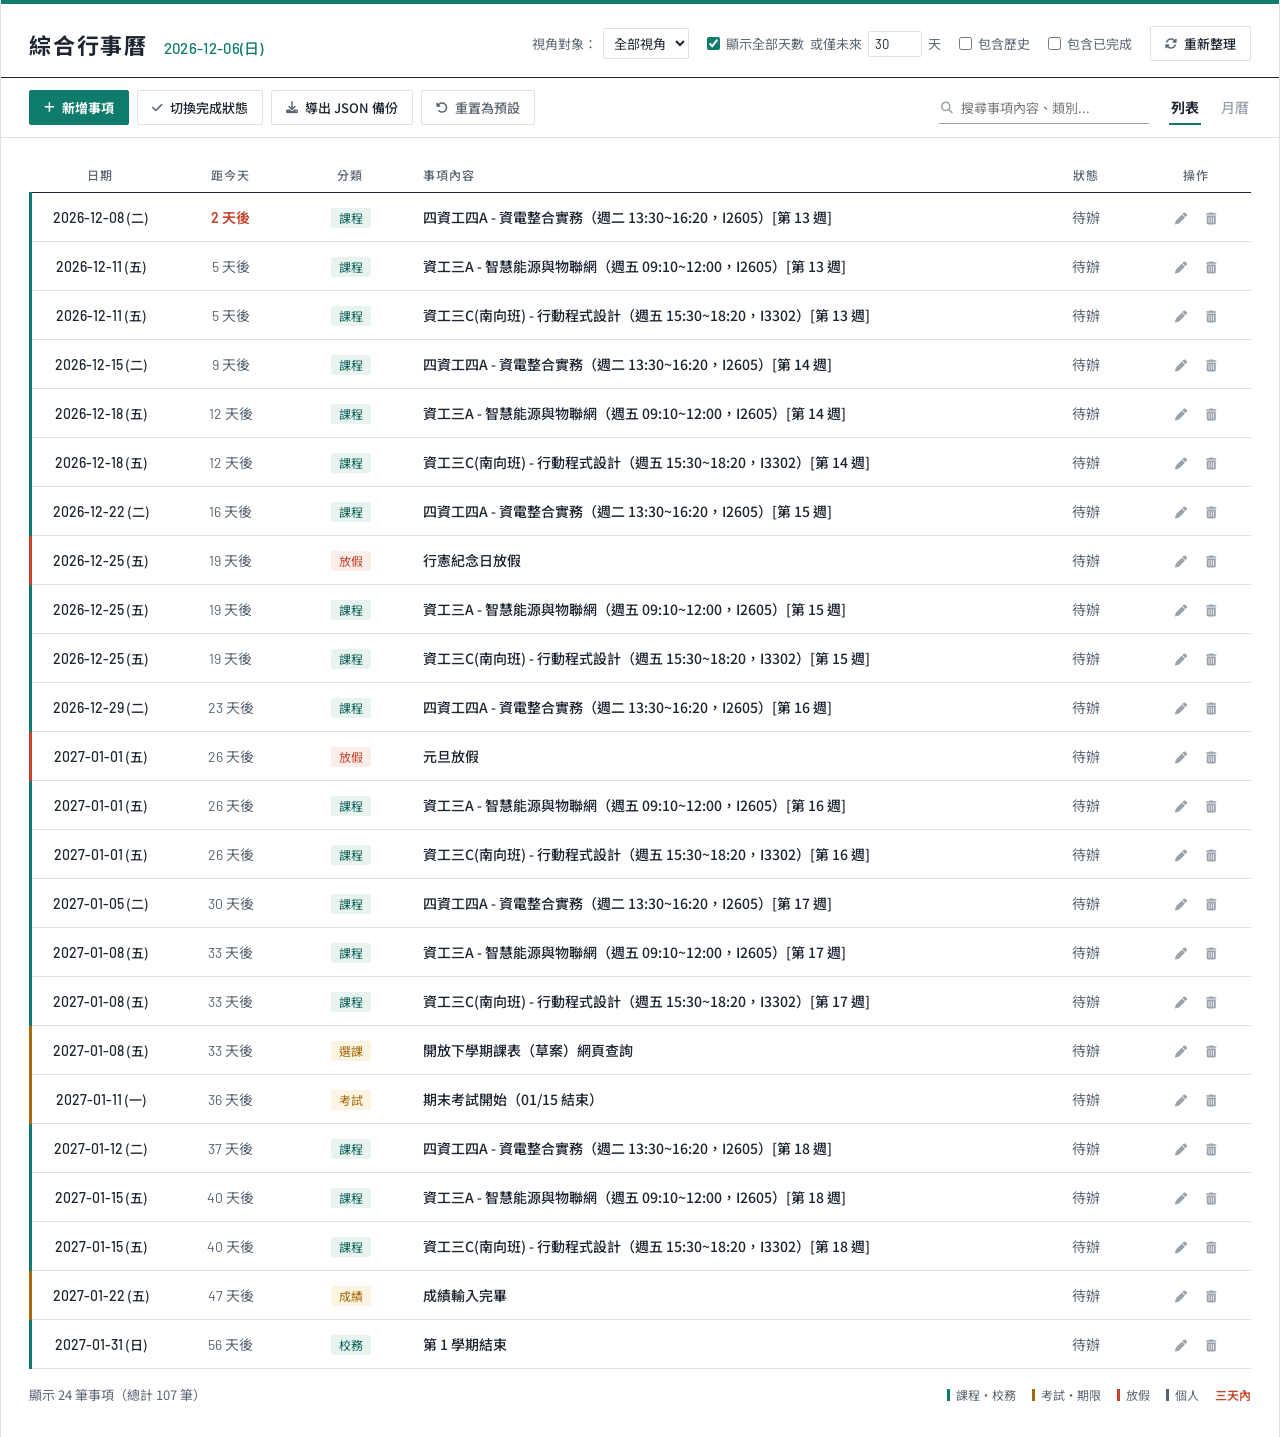
==== commit d06aa0c7: "Restyle as a clean desk-calendar theme; show weekday next to dates" ====
--- a/index.html
+++ b/index.html
@@ -8,17 +8,17 @@
   <!-- Google Fonts -->
   <link rel="preconnect" href="https://fonts.googleapis.com">
   <link rel="preconnect" href="https://fonts.gstatic.com" crossorigin>
-  <link href="https://fonts.googleapis.com/css2?family=Microsoft+JhengHei+UI:wght@400;700&family=Plus+Jakarta+Sans:wght@400;600;700&family=Noto+Sans+TC:wght@400;500;700&display=swap" rel="stylesheet">
+  <link href="https://fonts.googleapis.com/css2?family=Barlow:wght@400;500;600&family=Noto+Sans+TC:wght@400;500;700&display=swap" rel="stylesheet">
   <!-- FontAwesome Icons -->
   <link rel="stylesheet" href="https://cdnjs.cloudflare.com/ajax/libs/font-awesome/6.4.0/css/all.min.css">
-  <link rel="stylesheet" href="styles.css">
+  <link rel="stylesheet" href="styles.css?v=3">
 </head>
 <body>
   <div class="app-container">
     <!-- Header Controls Bar (Original Style) -->
     <header class="app-header">
       <div class="header-brand">
-        <span class="logo-text">📅 綜合行事曆</span>
+        <span class="logo-text">綜合行事曆</span>
         <span class="header-today" id="header-today-text">今天：2026-08-05</span>
       </div>
 
@@ -60,7 +60,7 @@
         </div>
 
         <button id="btn-refresh" class="btn btn-primary-indigo">
-          重新整理 🔄
+          <i class="fa-solid fa-rotate"></i> 重新整理
         </button>
       </div>
     </header>
@@ -69,16 +69,16 @@
     <div class="sub-toolbar">
       <div class="action-buttons">
         <button id="btn-add-event" class="btn btn-success">
-          ➕ 新增事項
+          <i class="fa-solid fa-plus"></i> 新增事項
         </button>
         <button id="btn-toggle-done" class="btn btn-primary">
-          ✔️ 切換完成狀態
+          <i class="fa-solid fa-check"></i> 切換完成狀態
         </button>
         <button id="btn-export-json" class="btn btn-warning">
-          💾 導出 JSON 備份
+          <i class="fa-solid fa-download"></i> 導出 JSON 備份
         </button>
         <button id="btn-reset-default" class="btn btn-secondary">
-          🔄 重置為預設
+          <i class="fa-solid fa-rotate-left"></i> 重置為預設
         </button>
       </div>
 
@@ -92,10 +92,10 @@
         <!-- View Switcher -->
         <div class="view-switcher">
           <button class="view-tab active" id="tab-list-btn">
-            📋 表格列表模式
+            列表
           </button>
           <button class="view-tab" id="tab-month-btn">
-            📆 月曆檢視模式
+            月曆
           </button>
         </div>
       </div>
@@ -110,12 +110,12 @@
           <table class="calendar-table">
             <thead>
               <tr>
-                <th style="width: 140px; text-align: center;">日期 🗓️</th>
-                <th style="width: 120px; text-align: center;">距今天 ⏳</th>
-                <th style="width: 120px; text-align: center;">分類 📌</th>
-                <th style="text-align: left;">事項內容 📝</th>
-                <th style="width: 110px; text-align: center;">狀態 ✅</th>
-                <th style="width: 110px; text-align: center;">操作 ⚙️</th>
+                <th style="width: 140px; text-align: center;">日期</th>
+                <th style="width: 120px; text-align: center;">距今天</th>
+                <th style="width: 120px; text-align: center;">分類</th>
+                <th style="text-align: left;">事項內容</th>
+                <th style="width: 110px; text-align: center;">狀態</th>
+                <th style="width: 110px; text-align: center;">操作</th>
               </tr>
             </thead>
             <tbody id="calendar-table-body">
@@ -125,15 +125,13 @@
         </div>
 
         <div class="table-footer">
-          <span id="status-bar-text" class="status-text">📊 載入中...</span>
+          <span id="status-bar-text" class="status-text">載入中...</span>
           <div class="color-legend">
-            <span class="legend-badge badge-today">🔥 今天</span>
-            <span class="legend-badge badge-urgent">緊急 (&lt;=3天)</span>
-            <span class="legend-badge badge-holiday">放假</span>
-            <span class="legend-badge badge-exam">考試</span>
-            <span class="legend-badge badge-grade">成績</span>
-            <span class="legend-badge badge-affairs">校務/課程</span>
-            <span class="legend-badge badge-done">已完成</span>
+            <span class="legend-badge kind-work">課程・校務</span>
+            <span class="legend-badge kind-due">考試・期限</span>
+            <span class="legend-badge kind-rest">放假</span>
+            <span class="legend-badge kind-self">個人</span>
+            <span class="legend-badge legend-urgent">三天內</span>
           </div>
         </div>
       </section>
@@ -165,7 +163,7 @@
   <div class="modal-overlay" id="event-modal">
     <div class="modal-dialog">
       <div class="modal-header">
-        <h3 id="modal-title">➕ 新增事項</h3>
+        <h3 id="modal-title">新增事項</h3>
         <button class="close-btn" id="close-modal-btn">&times;</button>
       </div>
       <form id="event-form">
@@ -176,7 +174,7 @@
         </div>
         <div class="form-group">
           <label for="event-title">事項內容 <span class="req">*</span></label>
-          <input type="text" id="event-title" required placeholder="例如：提出實習申請、部門開會..." />
+          <textarea id="event-title" rows="3" required placeholder="例如：提出實習申請、部門開會..."></textarea>
         </div>
         <div class="form-group">
           <label for="event-category">分類類別 <span class="req">*</span></label>
@@ -194,14 +192,17 @@
             <option value="其他">其他</option>
           </select>
         </div>
+        <label class="form-check">
+          <input type="checkbox" id="event-completed"> 已完成
+        </label>
         <div class="modal-footer">
           <button type="button" class="btn btn-secondary" id="cancel-modal-btn">取消</button>
-          <button type="submit" class="btn btn-success" id="submit-modal-btn">💾 儲存事項</button>
+          <button type="submit" class="btn btn-success" id="submit-modal-btn">儲存事項</button>
         </div>
       </form>
     </div>
   </div>
 
-  <script src="script.js?v=6"></script>
+  <script src="script.js?v=8"></script>
 </body>
 </html>
--- a/styles.css
+++ b/styles.css
@@ -1,130 +1,113 @@
-/* Original Calendar Theme Stylesheet */
+/* Desk-calendar theme: white paper, ink text, one green accent, red Sundays */
 :root {
-  --bg-app: #F1F5F9;
-  --header-bg: #1E1B4B;
-  --header-text: #F3F4F6;
-  --header-accent: #F59E0B;
-  --header-subtext: #E0E7FF;
-  
-  --table-header-bg: #4F46E5;
-  --table-header-active: #4338CA;
-  --table-header-text: #FFFFFF;
-  --table-bg: #FFFFFF;
-  --table-text: #1E293B;
-  --table-border: #E2E8F0;
-
-  --btn-primary-bg: #4F46E5;
-  --btn-primary-hover: #4338CA;
-  --btn-success-bg: #10B981;
-  --btn-success-hover: #059669;
-  --btn-warning-bg: #F59E0B;
-  --btn-warning-hover: #D97706;
-  --btn-danger-bg: #EF4444;
-  --btn-danger-hover: #DC2626;
-
-  /* Tag Row Highlights */
-  --row-today-bg: #FEF08A;
-  --row-today-fg: #854D0E;
-  
-  --row-urgent-bg: #FFE4E6;
-  --row-urgent-fg: #991B1B;
-
-  --row-holiday-bg: #D1FAE5;
-  --row-holiday-fg: #065F46;
-
-  --row-exam-bg: #F3E8FF;
-  --row-exam-fg: #6B21A8;
-
-  --row-grade-bg: #E0F2FE;
-  --row-grade-fg: #0369A1;
-
-  --row-affairs-bg: #FEF3C7;
-  --row-affairs-fg: #B45309;
-
-  --row-done-bg: #F8FAFC;
-  --row-done-fg: #94A3B8;
-
-  --font-family: "Microsoft JhengHei UI", "Noto Sans TC", sans-serif;
+  --paper: #FFFFFF;
+  --desk: #F6F5F1;
+  --ink: #1C2530;
+  --ink-2: #5B6673;
+  --ink-3: #9AA2AB;
+  --rule: #E3E1DA;
+
+  --accent: #0F7B6C;
+  --accent-dark: #0B6155;
+  --accent-tint: #E9F4F1;
+
+  --red: #C4432B;
+  --red-tint: #FBEEEA;
+  --amber: #A66A0A;
+  --amber-tint: #FBF4E2;
+  --slate: #56627A;
+  --slate-tint: #EEF0F4;
+  --marker: #FFF2B8;
+
+  --font-body: "Noto Sans TC", "Microsoft JhengHei UI", sans-serif;
+  --font-num: "Barlow", "Noto Sans TC", sans-serif;
 }
 
 * {
   box-sizing: border-box;
   margin: 0;
   padding: 0;
-  font-family: var(--font-family);
+  font-family: var(--font-body);
 }
 
 body {
-  background-color: var(--bg-app);
-  color: var(--table-text);
+  background: var(--desk);
+  color: var(--ink);
   min-height: 100vh;
   font-size: 14px;
+  line-height: 1.5;
 }
 
 .app-container {
-  max-width: 1300px;
+  max-width: 1280px;
   margin: 0 auto;
   min-height: 100vh;
   display: flex;
   flex-direction: column;
-  box-shadow: 0 0 20px rgba(0, 0, 0, 0.05);
-  background: var(--bg-app);
+  background: var(--paper);
+  border-left: 1px solid var(--rule);
+  border-right: 1px solid var(--rule);
 }
 
 /* Header Bar */
 .app-header {
-  background-color: var(--header-bg);
-  color: var(--header-text);
-  padding: 16px 20px;
+  padding: 22px 28px 16px;
   display: flex;
   justify-content: space-between;
-  align-items: center;
+  align-items: flex-end;
   flex-wrap: wrap;
   gap: 16px;
+  border-top: 4px solid var(--accent);
+  border-bottom: 1px solid var(--ink);
 }
 
 .header-brand {
   display: flex;
-  align-items: center;
-  gap: 20px;
+  align-items: baseline;
+  gap: 16px;
 }
 
 .logo-text {
-  font-size: 24px;
+  font-size: 22px;
   font-weight: 700;
-  color: #F3F4F6;
+  letter-spacing: 0.08em;
 }
 
 .header-today {
-  font-size: 16px;
-  font-weight: 700;
-  color: var(--header-accent);
+  font-family: var(--font-num);
+  font-size: 15px;
+  font-weight: 500;
+  color: var(--accent);
+  letter-spacing: 0.02em;
 }
 
 .header-filters {
   display: flex;
   align-items: center;
-  gap: 16px;
-  flex-wrap: wrap;
-  font-size: 13px;
-  color: var(--header-subtext);
+  gap: 18px;
+  flex-wrap: wrap;
+  font-size: 13px;
+  color: var(--ink-2);
 }
 
 .filter-item {
   display: flex;
   align-items: center;
+  flex-wrap: wrap;
   gap: 6px;
 }
 
 .filter-item select, .filter-item input[type="number"] {
-  padding: 4px 8px;
-  border-radius: 4px;
-  border: 1px solid #475569;
-  background: #334155;
-  color: #FFF;
-  font-size: 13px;
-  font-weight: 600;
-}
+  padding: 4px 6px;
+  border: 1px solid var(--rule);
+  border-radius: 2px;
+  background: var(--paper);
+  color: var(--ink);
+  font-size: 13px;
+}
+.filter-item input[type="number"] { font-family: var(--font-num); }
+
+input[type="checkbox"] { accent-color: var(--accent); }
 
 .checkbox-label {
   display: flex;
@@ -136,134 +119,129 @@
 
 /* Sub Toolbar */
 .sub-toolbar {
-  padding: 14px 20px;
-  background: #FFFFFF;
-  border-bottom: 1px solid #E2E8F0;
+  padding: 12px 28px;
+  border-bottom: 1px solid var(--rule);
   display: flex;
   justify-content: space-between;
   align-items: center;
   flex-wrap: wrap;
-  gap: 14px;
+  gap: 12px;
 }
 
 .action-buttons {
   display: flex;
   align-items: center;
-  gap: 10px;
-  flex-wrap: wrap;
-}
-
-/* Buttons */
+  gap: 8px;
+  flex-wrap: wrap;
+}
+
+/* Buttons: outlined by default, one solid primary */
 .btn {
-  padding: 8px 16px;
-  border-radius: 6px;
-  font-size: 13px;
+  padding: 7px 14px;
+  border: 1px solid var(--rule);
+  border-radius: 2px;
+  background: var(--paper);
+  color: var(--ink);
+  font-size: 13px;
+  font-weight: 500;
+  cursor: pointer;
+  display: inline-flex;
+  align-items: center;
+  gap: 7px;
+}
+.btn i { font-size: 12px; color: var(--ink-2); }
+.btn:hover { border-color: var(--ink); }
+
+.btn-success {
+  background: var(--accent);
+  border-color: var(--accent);
+  color: #FFF;
   font-weight: 700;
-  border: none;
-  cursor: pointer;
-  transition: all 0.15s ease;
-  display: inline-flex;
-  align-items: center;
-  gap: 6px;
-}
-
-.btn-primary-indigo { background: #4F46E5; color: #FFF; }
-.btn-primary-indigo:hover { background: #4338CA; }
-
-.btn-primary { background: #4F46E5; color: #FFF; }
-.btn-primary:hover { background: #4338CA; }
-
-.btn-success { background: #10B981; color: #FFF; }
-.btn-success:hover { background: #059669; }
-
-.btn-warning { background: #F59E0B; color: #FFF; }
-.btn-warning:hover { background: #D97706; }
-
-.btn-danger { background: #EF4444; color: #FFF; }
-.btn-danger:hover { background: #DC2626; }
-
-.btn-secondary { background: #64748B; color: #FFF; }
-.btn-secondary:hover { background: #475569; }
-
-.btn-sm { padding: 4px 8px; font-size: 12px; }
+}
+.btn-success i { color: #FFF; }
+.btn-success:hover { background: var(--accent-dark); border-color: var(--accent-dark); }
+
+.btn-secondary { color: var(--ink-2); }
+
+.icon-btn {
+  width: 28px;
+  height: 28px;
+  border: 1px solid transparent;
+  border-radius: 2px;
+  background: none;
+  color: var(--ink-3);
+  font-size: 12px;
+  cursor: pointer;
+}
+.icon-btn:hover { border-color: var(--rule); color: var(--ink); }
+.icon-btn-danger:hover { color: var(--red); }
 
 .toolbar-right-group {
   display: flex;
   align-items: center;
-  gap: 14px;
-}
-
-.search-box {
-  position: relative;
-}
+  gap: 20px;
+  flex-wrap: wrap;
+}
+
+.search-box { position: relative; }
 
 .search-icon {
   position: absolute;
-  left: 10px;
+  left: 2px;
   top: 50%;
   transform: translateY(-50%);
-  color: #94A3B8;
+  color: var(--ink-3);
+  font-size: 12px;
 }
 
 .search-box input {
-  padding: 6px 12px 6px 32px;
-  border: 1px solid #CBD5E1;
-  border-radius: 6px;
-  font-size: 13px;
-  width: 220px;
+  padding: 6px 4px 6px 22px;
+  border: none;
+  border-bottom: 1px solid var(--ink-3);
+  background: none;
+  font-size: 13px;
+  width: 210px;
   outline: none;
-}
-.search-box input:focus { border-color: #4F46E5; }
-
-.view-switcher {
-  display: flex;
-  background: #F1F5F9;
-  padding: 3px;
-  border-radius: 6px;
-  border: 1px solid #CBD5E1;
-}
+  color: var(--ink);
+}
+.search-box input:focus { border-bottom-color: var(--accent); }
+
+.view-switcher { display: flex; gap: 18px; }
 
 .view-tab {
-  padding: 6px 12px;
+  padding: 6px 2px;
   border: none;
-  background: transparent;
-  font-size: 13px;
+  border-bottom: 2px solid transparent;
+  background: none;
+  font-size: 14px;
+  font-weight: 500;
+  color: var(--ink-3);
+  cursor: pointer;
+}
+.view-tab:hover { color: var(--ink); }
+.view-tab.active {
+  color: var(--ink);
   font-weight: 700;
-  color: #64748B;
-  cursor: pointer;
-  border-radius: 4px;
-}
-.view-tab.active {
-  background: #4F46E5;
-  color: #FFFFFF;
+  border-bottom-color: var(--accent);
 }
 
 /* Main Content Area */
 .main-content {
   flex: 1;
-  padding: 16px 20px;
+  padding: 20px 28px 32px;
   display: flex;
   flex-direction: column;
 }
 
-.view-pane {
-  display: none;
-}
+.view-pane { display: none; }
 .view-pane.active {
   display: flex;
   flex-direction: column;
   flex: 1;
 }
 
-/* Table Card View */
-.table-card {
-  background: #FFFFFF;
-  border: 1px solid #E2E8F0;
-  border-radius: 8px;
-  overflow-x: auto;
-  box-shadow: 0 2px 8px rgba(0,0,0,0.04);
-  flex: 1;
-}
+/* Table List View */
+.table-card { overflow-x: auto; }
 
 .calendar-table {
   width: 100%;
@@ -272,194 +250,250 @@
 }
 
 .calendar-table th {
-  background-color: var(--table-header-bg);
-  color: var(--table-header-text);
-  padding: 12px 14px;
+  padding: 8px 12px;
+  font-size: 12px;
+  font-weight: 500;
+  color: var(--ink-2);
+  letter-spacing: 0.1em;
+  border-bottom: 1px solid var(--ink);
+  white-space: nowrap;
+  user-select: none;
+}
+
+.calendar-table td {
+  padding: 10px 12px;
+  border-bottom: 1px solid var(--rule);
   font-size: 14px;
-  font-weight: 700;
-  border-bottom: 2px solid #4338CA;
-  user-select: none;
-}
-
-.calendar-table td {
-  padding: 11px 14px;
-  border-bottom: 1px solid #E2E8F0;
-  font-size: 14px;
-  font-weight: 500;
-}
-
-.calendar-table tbody tr {
-  transition: background-color 0.1s ease;
-  cursor: pointer;
-}
-
-.calendar-table tbody tr:hover {
-  filter: brightness(0.97);
-}
-
-.calendar-table tbody tr.selected {
-  background-color: #6366F1 !important;
-  color: #FFFFFF !important;
-}
-.calendar-table tbody tr.selected td {
-  color: #FFFFFF !important;
-}
-
-/* Tag colors matching Python Tkinter styles */
-tr.row-today { background-color: var(--row-today-bg); color: var(--row-today-fg); font-weight: 700; }
-tr.row-urgent { background-color: var(--row-urgent-bg); color: var(--row-urgent-fg); font-weight: 700; }
-tr.row-holiday { background-color: var(--row-holiday-bg); color: var(--row-holiday-fg); }
-tr.row-exam { background-color: var(--row-exam-bg); color: var(--row-exam-fg); }
-tr.row-grade { background-color: var(--row-grade-bg); color: var(--row-grade-fg); }
-tr.row-affairs { background-color: var(--row-affairs-bg); color: var(--row-affairs-fg); }
-tr.row-done { background-color: var(--row-done-bg); color: var(--row-done-fg); text-decoration: line-through; }
-tr.row-past { color: #64748B; }
+}
+
+.calendar-table tbody tr { cursor: pointer; }
+.calendar-table tbody tr:hover { background: var(--desk); }
+
+/* Coloured edge on the date cell marks the kind of event */
+.col-date {
+  font-family: var(--font-num);
+  font-size: 15px;
+  font-weight: 500;
+  text-align: center;
+  white-space: nowrap;
+  border-left: 3px solid var(--slate);
+}
+.col-weekday { font-family: var(--font-body); font-size: 13px; margin-left: 2px; }
+tr.kind-work .col-date { border-left-color: var(--accent); }
+tr.kind-due .col-date { border-left-color: var(--amber); }
+tr.kind-rest .col-date { border-left-color: var(--red); }
+
+.col-delta {
+  font-family: var(--font-num);
+  text-align: center;
+  white-space: nowrap;
+  color: var(--ink-2);
+}
+.col-title { font-weight: 500; }
+.col-status { text-align: center; font-size: 13px; color: var(--ink-2); white-space: nowrap; }
+
+.cat-tag {
+  display: inline-block;
+  padding: 1px 8px;
+  border-radius: 2px;
+  font-size: 12px;
+  white-space: nowrap;
+  background: var(--slate-tint);
+  color: var(--slate);
+}
+.kind-work .cat-tag { background: var(--accent-tint); color: var(--accent-dark); }
+.kind-due .cat-tag { background: var(--amber-tint); color: var(--amber); }
+.kind-rest .cat-tag { background: var(--red-tint); color: var(--red); }
+
+tr.row-today { background: var(--accent-tint); }
+tr.row-today .col-delta { color: var(--accent-dark); font-weight: 700; }
+tr.row-urgent .col-delta { color: var(--red); font-weight: 600; }
+tr.row-past td { color: var(--ink-3); }
+tr.row-done td { color: var(--ink-3); }
+tr.row-done .col-title { text-decoration: line-through; }
+tr.row-done .cat-tag { background: none; color: var(--ink-3); }
+
+.calendar-table tbody tr.selected { background: var(--marker); }
 
 .table-footer {
   display: flex;
   justify-content: space-between;
   align-items: center;
-  margin-top: 14px;
+  margin-top: 16px;
   flex-wrap: wrap;
   gap: 12px;
 }
 
-.status-text {
-  font-size: 14px;
-  font-weight: 700;
-  color: #334155;
-}
+.status-text { font-size: 13px; color: var(--ink-2); }
 
 .color-legend {
   display: flex;
-  gap: 8px;
+  gap: 16px;
   flex-wrap: wrap;
 }
 
 .legend-badge {
-  padding: 3px 8px;
-  border-radius: 4px;
   font-size: 12px;
-  font-weight: 700;
-}
-.badge-today { background: var(--row-today-bg); color: var(--row-today-fg); }
-.badge-urgent { background: var(--row-urgent-bg); color: var(--row-urgent-fg); }
-.badge-holiday { background: var(--row-holiday-bg); color: var(--row-holiday-fg); }
-.badge-exam { background: var(--row-exam-bg); color: var(--row-exam-fg); }
-.badge-grade { background: var(--row-grade-bg); color: var(--row-grade-fg); }
-.badge-affairs { background: var(--row-affairs-bg); color: var(--row-affairs-fg); }
-.badge-done { background: var(--row-done-bg); color: var(--row-done-fg); }
+  color: var(--ink-2);
+  display: inline-flex;
+  align-items: center;
+  gap: 6px;
+}
+.legend-badge::before {
+  content: "";
+  width: 3px;
+  height: 12px;
+  background: var(--slate);
+}
+.legend-badge.kind-work::before { background: var(--accent); }
+.legend-badge.kind-due::before { background: var(--amber); }
+.legend-badge.kind-rest::before { background: var(--red); }
+.legend-badge.legend-urgent { color: var(--red); font-weight: 600; }
+.legend-badge.legend-urgent::before { display: none; }
 
 /* Month Calendar View */
-.month-card {
-  background: #FFFFFF;
-  border: 1px solid #E2E8F0;
-  border-radius: 8px;
-  padding: 16px;
-  box-shadow: 0 2px 8px rgba(0,0,0,0.04);
-}
-
 .month-nav {
   display: flex;
-  align-items: center;
-  gap: 16px;
-  margin-bottom: 16px;
-}
+  align-items: flex-end;
+  flex-wrap: wrap;
+  gap: 10px;
+  margin-bottom: 14px;
+}
+
+#current-month-label {
+  order: -1;
+  margin-right: auto;
+  display: flex;
+  align-items: baseline;
+  gap: 6px;
+  font-weight: 400;
+  line-height: 1;
+}
+.ml-month { font-family: var(--font-num); font-size: 52px; font-weight: 500; letter-spacing: -0.01em; }
+.ml-unit { font-size: 18px; font-weight: 500; }
+.ml-year { font-family: var(--font-num); font-size: 18px; color: var(--ink-3); margin-left: 8px; }
 
 .nav-btn {
-  padding: 6px 14px;
-  border-radius: 6px;
-  border: 1px solid #CBD5E1;
-  background: #F8FAFC;
-  font-size: 13px;
-  font-weight: 700;
-  cursor: pointer;
-}
-.nav-btn:hover { background: #E2E8F0; }
-.btn-today { background: #4F46E5; color: #FFF; border-color: #4F46E5; }
+  padding: 6px 12px;
+  border: 1px solid var(--rule);
+  border-radius: 2px;
+  background: var(--paper);
+  color: var(--ink);
+  font-size: 13px;
+  cursor: pointer;
+}
+.nav-btn i { font-size: 11px; color: var(--ink-2); }
+.nav-btn:hover { border-color: var(--ink); }
+.btn-today { border-color: var(--accent); color: var(--accent-dark); font-weight: 700; }
 
 /* Narrow screens: scroll the grid horizontally instead of clipping it */
-.month-scroll {
-  overflow-x: auto;
-}
+.month-scroll { overflow-x: auto; }
 
 .month-grid-header {
   display: grid;
   grid-template-columns: repeat(7, minmax(0, 1fr));
   min-width: 840px;
-  text-align: center;
-  font-weight: 700;
-  background: #4F46E5;
-  color: #FFF;
-  padding: 8px 0;
-  border-radius: 6px 6px 0 0;
-}
+  font-size: 13px;
+  font-weight: 500;
+  color: var(--ink-2);
+  border-top: 1px solid var(--ink);
+  border-bottom: 1px solid var(--ink);
+}
+.month-grid-header > div { padding: 6px 8px; }
+.month-grid-header > div:first-child { color: var(--red); }
+.month-grid-header > div:last-child { color: var(--accent); }
 
 .month-grid {
   display: grid;
   grid-template-columns: repeat(7, minmax(0, 1fr));
   min-width: 840px;
-  gap: 1px;
-  background: #CBD5E1;
-  border: 1px solid #CBD5E1;
 }
 
 .grid-cell {
-  background: #FFF;
-  min-height: 100px;
+  min-height: 112px;
   min-width: 0;
-  padding: 6px;
+  padding: 6px 6px 8px;
   display: flex;
   flex-direction: column;
-  gap: 4px;
-}
-.grid-cell.other-month { background: #F8FAFC; color: #94A3B8; }
-.grid-cell.is-today { background: #FEF08A; }
-
-.cell-num { font-weight: 700; font-size: 13px; }
+  gap: 3px;
+  border-bottom: 1px solid var(--rule);
+  border-right: 1px solid var(--rule);
+}
+.grid-cell:nth-child(7n) { border-right: none; }
+.grid-cell:nth-child(7n), .grid-cell:nth-child(7n+1) { background: #FBFAF7; }
+
+.cell-num {
+  font-family: var(--font-num);
+  font-size: 17px;
+  font-weight: 500;
+  line-height: 24px;
+  padding: 0 2px;
+  align-self: flex-start;
+}
+.grid-cell:nth-child(7n+1) .cell-num { color: var(--red); }
+.grid-cell:nth-child(7n) .cell-num { color: var(--accent); }
+.grid-cell.other-month .cell-num { color: var(--ink-3); opacity: 0.6; }
+
+.grid-cell.is-today { background: var(--accent-tint); }
+.grid-cell.is-today .cell-num {
+  background: var(--accent);
+  color: #FFF;
+  min-width: 26px;
+  text-align: center;
+  border-radius: 2px;
+}
 
 .cell-item {
-  font-size: 11px;
-  padding: 2px 4px;
-  border-radius: 3px;
-  background: #E0E7FF;
-  color: #3730A3;
+  font-size: 12px;
+  line-height: 18px;
+  padding: 1px 5px;
+  border-left: 3px solid var(--slate);
+  background: var(--slate-tint);
+  color: var(--ink);
   white-space: nowrap;
   overflow: hidden;
   text-overflow: ellipsis;
-  font-weight: 600;
-}
-.cell-item.done { text-decoration: line-through; opacity: 0.6; }
+  cursor: pointer;
+}
+.cell-item.kind-work { border-left-color: var(--accent); background: var(--accent-tint); }
+.cell-item.kind-due { border-left-color: var(--amber); background: var(--amber-tint); }
+.cell-item.kind-rest { border-left-color: var(--red); background: var(--red-tint); }
+.cell-item:hover { background: var(--marker); }
+.grid-cell.is-today .cell-item { background: var(--paper); }
+.cell-item.done { text-decoration: line-through; color: var(--ink-3); background: none; border-left-color: var(--rule); }
 
 /* Modal */
 .modal-overlay {
   display: none;
   position: fixed;
   top: 0; left: 0; right: 0; bottom: 0;
-  background: rgba(15, 23, 42, 0.6);
+  background: rgba(28, 37, 48, 0.35);
   z-index: 999;
   align-items: center;
   justify-content: center;
+  padding: 16px;
 }
 .modal-overlay.active { display: flex; }
 
 .modal-dialog {
-  background: #FFF;
-  border-radius: 8px;
+  background: var(--paper);
+  border: 1px solid var(--ink);
+  border-top: 4px solid var(--accent);
+  border-radius: 2px;
   width: 100%;
   max-width: 480px;
-  padding: 20px;
-  box-shadow: 0 10px 25px rgba(0,0,0,0.2);
+  padding: 22px 24px;
 }
 
 .modal-header {
   display: flex;
   justify-content: space-between;
   align-items: center;
-  margin-bottom: 16px;
-}
-.modal-header h3 { font-size: 18px; font-weight: 700; color: #1E293B; }
-.close-btn { background: none; border: none; font-size: 24px; cursor: pointer; color: #64748B; }
+  margin-bottom: 18px;
+}
+.modal-header h3 { font-size: 18px; font-weight: 700; letter-spacing: 0.05em; }
+.close-btn { background: none; border: none; font-size: 24px; line-height: 1; cursor: pointer; color: var(--ink-3); }
+.close-btn:hover { color: var(--ink); }
 
 .form-group {
   margin-bottom: 14px;
@@ -467,19 +501,40 @@
   flex-direction: column;
   gap: 4px;
 }
-.form-group label { font-size: 13px; font-weight: 700; color: #334155; }
-.req { color: #EF4444; }
-
-.form-group input, .form-group select {
-  padding: 8px 12px;
-  border: 1px solid #CBD5E1;
-  border-radius: 6px;
+.form-group label { font-size: 12px; font-weight: 500; color: var(--ink-2); letter-spacing: 0.05em; }
+.req { color: var(--red); }
+
+.form-group input, .form-group select, .form-group textarea {
+  padding: 8px 10px;
+  border: 1px solid var(--rule);
+  border-radius: 2px;
   font-size: 14px;
+  color: var(--ink);
+  background: var(--paper);
+  outline: none;
+}
+.form-group input:focus, .form-group select:focus, .form-group textarea:focus { border-color: var(--accent); }
+.form-group textarea { resize: vertical; }
+
+.form-check {
+  display: flex;
+  align-items: center;
+  gap: 6px;
+  font-size: 13px;
+  font-weight: 500;
+  cursor: pointer;
 }
 
 .modal-footer {
   display: flex;
   justify-content: flex-end;
-  gap: 10px;
+  gap: 8px;
   margin-top: 20px;
 }
+
+@media (max-width: 720px) {
+  .app-header, .sub-toolbar { padding-left: 16px; padding-right: 16px; }
+  .main-content { padding: 16px 16px 24px; }
+  .ml-month { font-size: 40px; }
+  .search-box input { width: 150px; }
+}
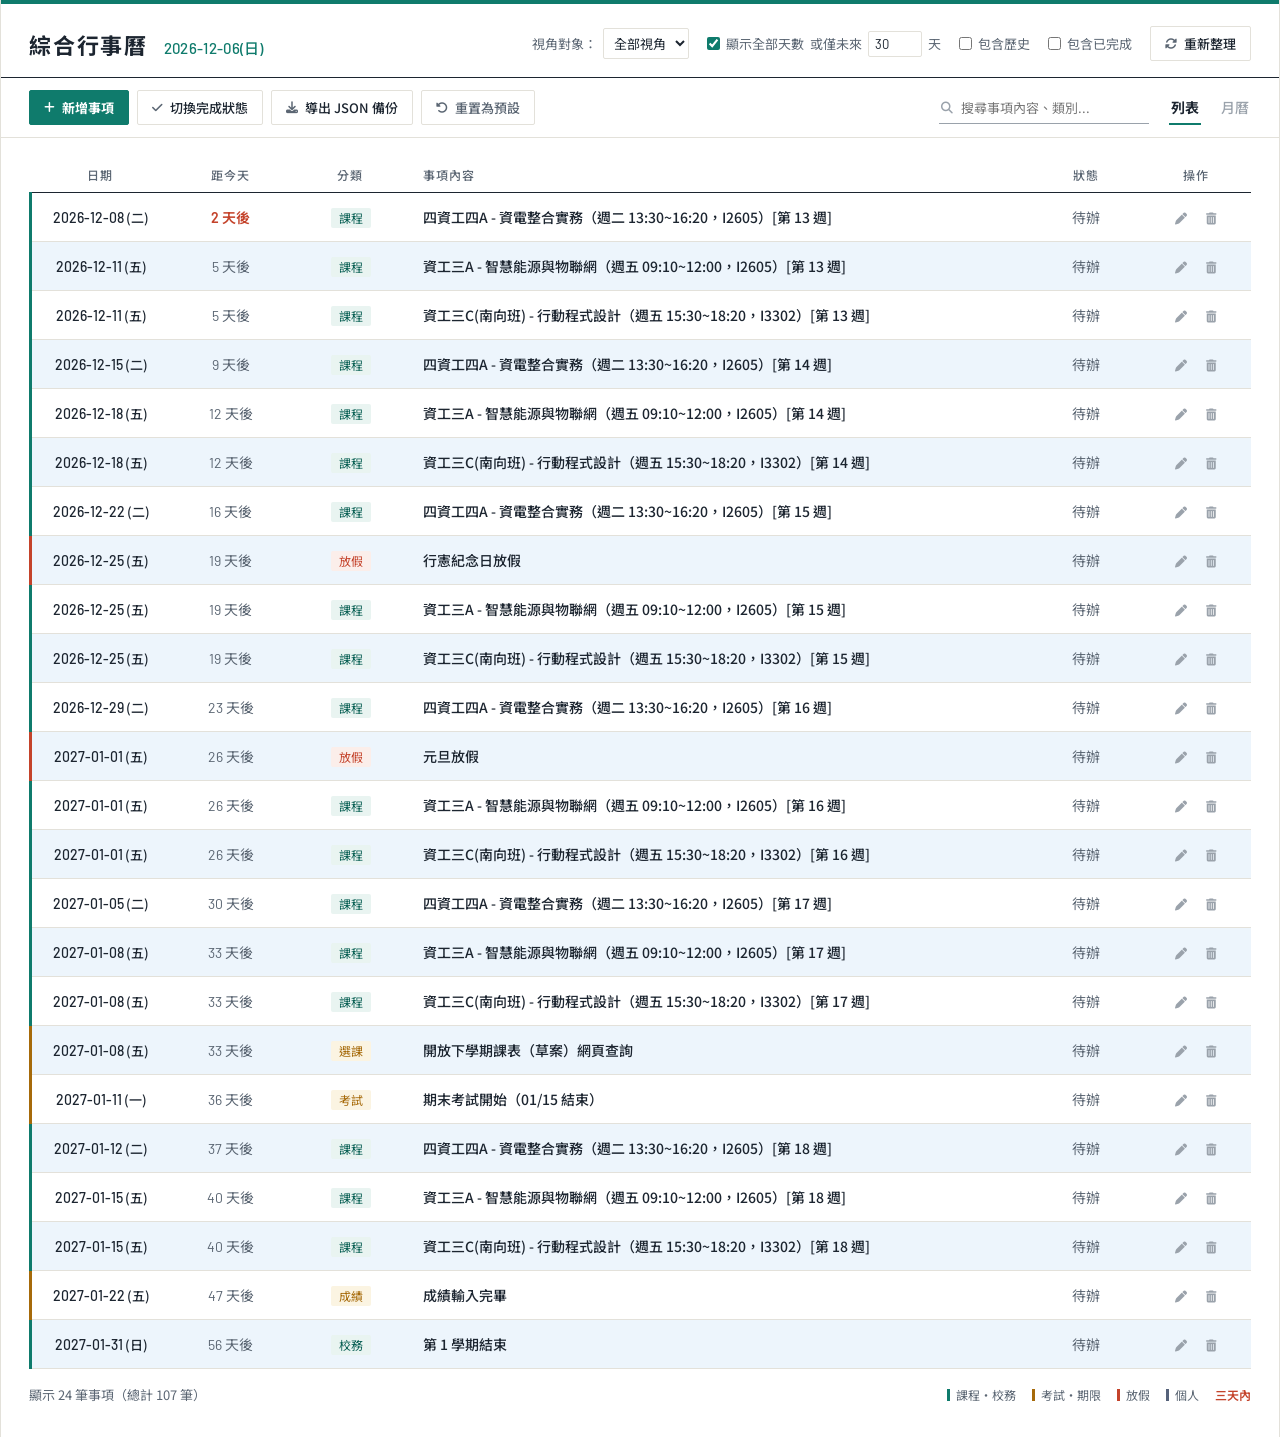
==== commit 53be1762: "List view: alternate white and light blue rows" ====
--- a/index.html
+++ b/index.html
@@ -11,7 +11,7 @@
   <link href="https://fonts.googleapis.com/css2?family=Barlow:wght@400;500;600&family=Noto+Sans+TC:wght@400;500;700&display=swap" rel="stylesheet">
   <!-- FontAwesome Icons -->
   <link rel="stylesheet" href="https://cdnjs.cloudflare.com/ajax/libs/font-awesome/6.4.0/css/all.min.css">
-  <link rel="stylesheet" href="styles.css?v=3">
+  <link rel="stylesheet" href="styles.css?v=4">
 </head>
 <body>
   <div class="app-container">
--- a/styles.css
+++ b/styles.css
@@ -18,6 +18,8 @@
   --slate: #56627A;
   --slate-tint: #EEF0F4;
   --marker: #FFF2B8;
+  --stripe: #EDF5FC;
+  --stripe-hover: #DDEBF7;
 
   --font-body: "Noto Sans TC", "Microsoft JhengHei UI", sans-serif;
   --font-num: "Barlow", "Noto Sans TC", sans-serif;
@@ -267,7 +269,8 @@
 }
 
 .calendar-table tbody tr { cursor: pointer; }
-.calendar-table tbody tr:hover { background: var(--desk); }
+.calendar-table tbody tr:nth-child(even) { background: var(--stripe); }
+.calendar-table tbody tr:hover { background: var(--stripe-hover); }
 
 /* Coloured edge on the date cell marks the kind of event */
 .col-date {
@@ -305,7 +308,7 @@
 .kind-due .cat-tag { background: var(--amber-tint); color: var(--amber); }
 .kind-rest .cat-tag { background: var(--red-tint); color: var(--red); }
 
-tr.row-today { background: var(--accent-tint); }
+.calendar-table tbody tr.row-today { background: var(--accent-tint); }
 tr.row-today .col-delta { color: var(--accent-dark); font-weight: 700; }
 tr.row-urgent .col-delta { color: var(--red); font-weight: 600; }
 tr.row-past td { color: var(--ink-3); }
